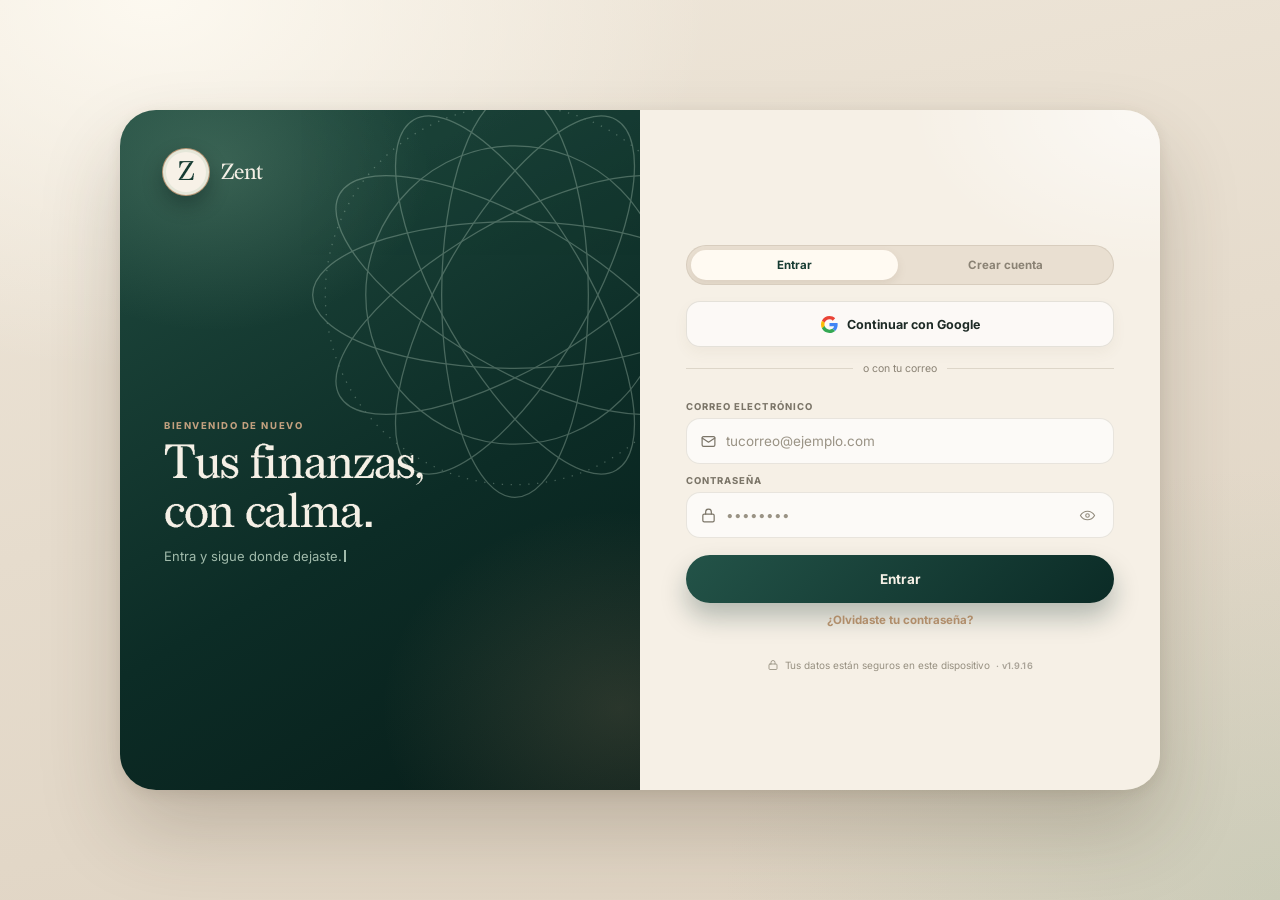
==== login.html @ 0f27eddf "Login: baja mas el formulario con el teclado cerrado (v1.9.16) - El formulario baja un 14% de la alt" ====
<!doctype html>
<html lang="es">
<head>
<meta charset="utf-8">
<meta name="viewport" content="width=device-width, initial-scale=1, maximum-scale=1, user-scalable=no">
<meta name="theme-color" content="#163b32">
<meta name="apple-mobile-web-app-status-bar-style" content="default">
<title>Zent — Iniciar sesión</title>
<link rel="icon" href="icons/zent.svg?v=1.8.1" type="image/svg+xml">
<link rel="preload" href="fonts/inter-normal.woff2" as="font" type="font/woff2" crossorigin>
<link rel="preload" href="fonts/redaction10-regular.woff2" as="font" type="font/woff2" crossorigin>
<link rel="stylesheet" href="fonts.css">
<script>
  var __zentTouchX = null;
  var __zentTouchY = null;
  document.addEventListener('gesturestart', function (event) { event.preventDefault(); }, { passive: false });
  document.addEventListener('gesturechange', function (event) { event.preventDefault(); }, { passive: false });
  document.addEventListener('gestureend', function (event) { event.preventDefault(); }, { passive: false });
  document.addEventListener('touchstart', function (event) {
    if (event.touches && event.touches.length === 1) {
      __zentTouchX = event.touches[0].clientX;
      __zentTouchY = event.touches[0].clientY;
    }
  }, { passive: true });
  document.addEventListener('touchmove', function (event) {
    if (!event.touches) return;
    if (event.touches.length > 1) { event.preventDefault(); return; }
    if (__zentTouchX === null) return;
    var dx = Math.abs(event.touches[0].clientX - __zentTouchX);
    var dy = Math.abs(event.touches[0].clientY - __zentTouchY);
    if (dx > dy && dx > 6) event.preventDefault();
  }, { passive: false });
  document.addEventListener('touchend', function () {
    __zentTouchX = null;
    __zentTouchY = null;
  }, { passive: true });
</script>
<style>
  * { box-sizing: border-box; }
  :root {
    --forest: #163b32;
    --forest-2: #0b2b26;
    --sage: #8eb69b;
    --camel: #b08d6a;
    --cream: #f6f0e6;
    --ink: #1d2a25;
    --muted: #7b7568;
    --line: rgba(122, 110, 88, .2);
    --serif: "Redaction", Georgia, "Times New Roman", serif;
    --sans: "Inter", -apple-system, BlinkMacSystemFont, "Segoe UI", Roboto, Helvetica, Arial, sans-serif;
  }
  html, body {
    margin: 0;
    padding: 0;
    min-height: 100%;
    overscroll-behavior-y: none;
  }
  html {
    background: linear-gradient(180deg, #0c2c26 0%, #0c2c26 50%, #f6f0e6 50%, #f6f0e6 100%);
  }
  body {
    min-height: 100dvh;
    font-family: var(--sans);
    background: var(--cream);
    color: var(--ink);
    -webkit-user-select: none;
    user-select: none;
    -webkit-touch-callout: none;
    touch-action: pan-y;
    overflow-x: hidden;
    overflow-x: clip;
    overscroll-behavior-x: none;
  }
  a { color: inherit; }
  .shell {
    min-height: 100dvh;
    display: flex;
    flex-direction: column;
  }

  /* En iPhone el documento no debe rebotar: si lo hace, Safari descubre
     el lienzo blanco por arriba y por abajo. El desplazamiento vive
     dentro de .shell, cuyo fondo es verde arriba y crema abajo, así que
     el rebote siempre enseña el color correcto. */
  @media (max-width: 899px) {
    html {
      position: fixed;
      inset: 0;
      width: 100%;
      height: 100%;
      overflow: hidden;
      background: var(--cream);
    }
    body {
      position: fixed;
      inset: 0;
      height: 100%;
      min-height: 0;
      overflow: hidden;
      background: var(--cream);
    }
    .shell {
      --top-h: 340px;
      height: 100%;
      min-height: 0;
      overflow-x: hidden;
      overflow-y: auto;
      -webkit-overflow-scrolling: touch;
      overscroll-behavior-y: contain;
      background: linear-gradient(180deg, #0c2c26 0 var(--top-h), var(--cream) var(--top-h));
    }
  }

  /* ---------- Cabecera bosque ---------- */
  .bosque-top {
    position: relative;
    flex: none;
    min-height: 340px;
    overflow: hidden;
    padding-top: max(0px, env(safe-area-inset-top));
    color: #f5f0e6;
    background:
      radial-gradient(340px 260px at 18% 8%, rgba(142, 182, 155, .26), transparent 64%),
      radial-gradient(360px 300px at 96% 88%, rgba(176, 141, 106, .2), transparent 66%),
      linear-gradient(150deg, #214c40, #0c2c26 58%, #071d19);
    transition: min-height .25s ease;
  }
  .rosette {
    position: absolute;
    top: -46px;
    right: -70px;
    width: 340px;
    height: 340px;
    opacity: .28;
    pointer-events: none;
  }
  .rosette ellipse, .rosette circle {
    fill: none;
    stroke: #daf1de;
    stroke-width: 1;
  }
  .brand {
    position: relative;
    z-index: 2;
    display: flex;
    align-items: center;
    gap: 11px;
    width: fit-content;
    margin: 18px 24px 0;
    text-decoration: none;
  }
  .seal {
    display: grid;
    place-items: center;
    width: 48px;
    height: 48px;
    border: 1.5px solid rgba(176, 141, 106, .9);
    border-radius: 50%;
    background: #f7f1e7;
    color: var(--forest);
    font-family: var(--serif);
    font-size: 27px;
    line-height: 1;
    box-shadow: 0 9px 20px rgba(3, 17, 14, .32), inset 0 0 0 3px rgba(142, 182, 155, .18);
  }
  .wordmark {
    font-family: var(--serif);
    font-size: 22px;
    font-weight: 400;
    letter-spacing: -.01em;
  }
  .bosque-copy {
    position: relative;
    z-index: 2;
    padding: 44px 26px 0;
    transition: opacity .2s ease, transform .25s ease;
  }
  .eyebrow {
    min-height: 1.2em;
    margin: 0 0 9px;
    color: #c3a17f;
    font-size: 9.5px;
    font-weight: 750;
    letter-spacing: .16em;
    text-transform: uppercase;
  }
  .bosque-copy h1 {
    min-height: 2.04em;
    max-width: 310px;
    margin: 0;
    font-family: var(--serif);
    font-size: 36px;
    font-weight: 400;
    letter-spacing: -.028em;
    line-height: 1.02;
    white-space: pre-line;
  }
  .top-sub {
    min-height: 1.5em;
    margin: 9px 0 0;
    color: rgba(218, 241, 222, .72);
    font-size: 11.5px;
    line-height: 1.5;
  }
  .type-cursor {
    display: inline-block;
    width: 2px;
    height: .92em;
    margin-left: 2px;
    background: currentColor;
    vertical-align: -.08em;
    animation: cursor-blink .75s steps(1) infinite;
  }
  @keyframes cursor-blink {
    50% { opacity: 0; }
  }

  /* ---------- Hoja del formulario ---------- */
  .bosque-sheet {
    position: relative;
    flex: 1;
    display: flex;
    flex-direction: column;
    padding: 20px 24px calc(24px + env(safe-area-inset-bottom));
    border-radius: 34px 34px 0 0;
    background:
      radial-gradient(420px 260px at 100% 0%, rgba(255, 255, 255, .62), transparent 60%),
      var(--cream);
    box-shadow: 0 -16px 34px rgba(5, 25, 20, .16);
  }
  .auth-tabs {
    position: relative;
    display: flex;
    gap: 4px;
    padding: 4px;
    overflow: hidden;
    border: 1px solid rgba(122, 110, 88, .16);
    border-radius: 999px;
    background: #e9dfd1;
  }
  .auth-tab-pill {
    position: absolute;
    z-index: 0;
    top: 4px;
    bottom: 4px;
    left: 4px;
    width: calc(50% - 6px);
    border-radius: 999px;
    background: #fffaf2;
    box-shadow: 0 4px 10px rgba(122, 102, 72, .12);
    pointer-events: none;
    transition: transform .32s cubic-bezier(.22, .9, .28, 1.12);
  }
  .auth-tabs[data-mode="signup"] .auth-tab-pill {
    transform: translateX(calc(100% + 4px));
  }
  .auth-tab {
    position: relative;
    z-index: 1;
    flex: 1;
    padding: 8px 0;
    border: 0;
    border-radius: 999px;
    background: transparent;
    color: #8a8274;
    font-family: var(--sans);
    font-size: 11.5px;
    font-weight: 700;
    cursor: pointer;
    transition: color .2s ease;
  }
  .auth-tab.active {
    color: var(--forest);
  }
  .auth-tab:focus-visible {
    outline: 2px solid var(--camel);
    outline-offset: -2px;
  }
  .google {
    display: flex;
    align-items: center;
    justify-content: center;
    gap: 9px;
    width: 100%;
    height: 46px;
    margin-top: 16px;
    border: 1px solid rgba(122, 110, 88, .18);
    border-radius: 14px;
    background: rgba(255, 255, 255, .62);
    color: var(--ink);
    font-family: var(--sans);
    font-size: 12.5px;
    font-weight: 700;
    cursor: pointer;
    box-shadow: 0 6px 14px rgba(122, 102, 72, .06);
    transition: background .18s ease, border-color .18s ease, transform .12s ease;
  }
  .google:hover { background: rgba(255, 255, 255, .82); }
  .google:active { transform: scale(.985); }
  .google:disabled { opacity: .6; cursor: not-allowed; }
  .google svg { width: 17px; height: 17px; flex: none; }
  .divider {
    display: flex;
    align-items: center;
    gap: 10px;
    margin: 15px 0;
    color: #8a8274;
    font-size: 10.5px;
    white-space: nowrap;
  }
  .divider::before, .divider::after {
    content: "";
    flex: 1;
    height: 1px;
    background: var(--line);
  }
  .field { display: flex; flex-direction: column; gap: 6px; margin-top: 11px; }
  .field label {
    color: var(--muted);
    font-size: 9.5px;
    font-weight: 750;
    letter-spacing: .11em;
    text-transform: uppercase;
  }
  .input-shell {
    display: flex;
    align-items: center;
    gap: 9px;
    height: 46px;
    padding: 0 13px;
    border: 1px solid rgba(122, 110, 88, .16);
    border-radius: 14px;
    background: rgba(255, 255, 255, .68);
    color: var(--muted);
    transition: border-color .15s ease, box-shadow .15s ease, background .15s ease;
  }
  .input-shell:focus-within {
    border-color: var(--camel);
    background: rgba(255, 255, 255, .86);
    box-shadow: 0 0 0 3px rgba(176, 141, 106, .14);
  }
  .input-shell > svg {
    flex: none;
    width: 17px;
    height: 17px;
    fill: none;
    stroke: currentColor;
    stroke-width: 1.7;
    stroke-linecap: round;
    stroke-linejoin: round;
  }
  .input-shell input {
    flex: 1;
    min-width: 0;
    padding: 0;
    border: 0;
    outline: 0;
    background: transparent;
    color: var(--ink);
    font-family: var(--sans);
    font-size: 13.5px;
    -webkit-user-select: text;
    user-select: text;
  }
  .input-shell input::placeholder { color: #9a9385; }
  .eye {
    flex: none;
    display: grid;
    place-items: center;
    width: 26px;
    height: 26px;
    padding: 0;
    border: 0;
    border-radius: 50%;
    background: transparent;
    color: #928b7d;
    cursor: pointer;
    transition: color .15s ease, background .15s ease;
  }
  .eye:hover { background: rgba(176, 141, 106, .12); color: var(--camel); }
  .eye.on { color: var(--camel); }
  .eye svg {
    width: 17px;
    height: 17px;
    fill: none;
    stroke: currentColor;
    stroke-width: 1.6;
    stroke-linecap: round;
    stroke-linejoin: round;
  }
  .primary {
    width: 100%;
    height: 48px;
    margin-top: 17px;
    border: 0;
    border-radius: 999px;
    background: linear-gradient(135deg, #235348, var(--forest-2));
    color: #f5f0e6;
    font-family: var(--sans);
    font-size: 13.5px;
    font-weight: 700;
    cursor: pointer;
    box-shadow: 0 14px 26px rgba(11, 43, 38, .28);
    transition: filter .15s ease, transform .12s ease;
  }
  .primary:hover { filter: brightness(1.07); }
  .primary:active { transform: scale(.985); }
  .primary:disabled { opacity: .6; cursor: not-allowed; }
  .link {
    display: block;
    width: 100%;
    padding: 10px 0 0;
    border: 0;
    background: none;
    color: var(--camel);
    font-family: var(--sans);
    font-size: 11.5px;
    font-weight: 700;
    text-align: center;
    cursor: pointer;
  }
  .link:hover { text-decoration: underline; }
  .hint {
    margin: 8px 0 0;
    color: #8d8676;
    font-size: 10.5px;
    line-height: 1.5;
    text-align: center;
  }
  .verify-icon {
    display: grid;
    place-items: center;
    width: 46px;
    height: 46px;
    margin: 2px auto 10px;
    border-radius: 50%;
    background: #e8efe7;
    color: var(--forest);
  }
  .verify-icon svg {
    width: 22px;
    height: 22px;
    fill: none;
    stroke: currentColor;
    stroke-width: 1.7;
    stroke-linecap: round;
    stroke-linejoin: round;
  }
  .verify-copy {
    margin: 0 0 14px;
    color: var(--muted);
    font-size: 11.5px;
    line-height: 1.55;
    text-align: center;
  }
  .verify-copy strong {
    display: block;
    margin-top: 3px;
    color: var(--ink);
    font-weight: 650;
    word-break: break-all;
  }
  .code-input {
    display: block;
    width: 100%;
    height: 54px;
    padding: 0 8px;
    border: 1px solid rgba(122, 110, 88, .28);
    border-radius: 14px;
    background: #fffdf8;
    color: var(--ink);
    font-family: var(--sans);
    font-size: 24px;
    font-weight: 750;
    font-variant-numeric: tabular-nums;
    letter-spacing: .42em;
    text-indent: .42em;
    text-align: center;
    outline: none;
    transition: border-color .2s ease, box-shadow .2s ease;
  }
  .code-input::placeholder {
    color: #c9c1b3;
    opacity: .7;
  }
  .code-input:focus {
    border-color: var(--camel);
    box-shadow: 0 0 0 3px rgba(176, 141, 106, .14);
  }
  #changeEmail {
    color: #8d8676;
    font-size: 10.5px;
    font-weight: 600;
  }
  .error {
    display: none;
    margin-top: 14px;
    padding: 10px 12px;
    border: 1px solid rgba(166, 93, 74, .18);
    border-radius: 12px;
    background: rgba(166, 93, 74, .09);
    color: #a65d4a;
    font-size: 12px;
    font-weight: 600;
    line-height: 1.45;
  }
  .error.ok {
    border-color: rgba(79, 127, 99, .18);
    background: rgba(79, 127, 99, .1);
    color: #4f7f63;
  }
  .secure {
    display: flex;
    align-items: center;
    justify-content: center;
    gap: 6px;
    margin: auto 0 0;
    padding-top: 12px;
    color: #979081;
    font-size: 10px;
    text-align: center;
  }
  .secure svg {
    width: 12px;
    height: 12px;
    fill: none;
    stroke: currentColor;
    stroke-width: 1.7;
    stroke-linecap: round;
    stroke-linejoin: round;
  }
  .login-version {
    color: rgba(123, 117, 104, .62);
    font-size: 9px;
    font-weight: 650;
    letter-spacing: .02em;
    white-space: nowrap;
  }
  .toast {
    position: fixed;
    left: 50%;
    bottom: calc(24px + env(safe-area-inset-bottom));
    z-index: 20;
    max-width: min(90vw, 420px);
    padding: 12px 18px;
    border-radius: 999px;
    background: var(--forest);
    color: #daf1de;
    font-size: 13px;
    font-weight: 650;
    text-align: center;
    opacity: 0;
    pointer-events: none;
    transform: translate(-50%, 8px);
    transition: opacity .2s ease, transform .2s ease;
  }
  .toast.on { opacity: 1; transform: translate(-50%, 0); }

  /* ---------- Pantallas cortas ---------- */
  @media (max-height: 700px) and (max-width: 899px) {
    .shell { --top-h: 280px; }
    .bosque-top { min-height: 280px; }
    .bosque-copy { padding-top: 30px; }
    .bosque-copy h1 { font-size: 31px; }
    .bosque-sheet { padding-top: 16px; }
  }

  @media (min-width: 600px) and (max-width: 899px) {
    .bosque-sheet { align-items: center; }
    .bosque-sheet > * { width: 100%; max-width: 460px; }
    .bosque-sheet .secure { margin-top: auto; }
  }

  /* Al escribir en el iPhone, la cabecera se compacta para que los
     campos queden por encima del teclado sin mover la hoja. */
  input { scroll-margin-bottom: 26px; }

  @media (max-width: 899px) {
    body.typing .shell { --top-h: env(safe-area-inset-top); }
    body.typing .bosque-top { min-height: env(safe-area-inset-top); }
    body.typing .brand { display: none; }
    body.typing .bosque-copy {
      position: absolute;
      inset: auto 0 0;
      visibility: hidden;
      opacity: 0;
      transform: translateY(-8px);
      pointer-events: none;
    }
    /* Al escribir, el botón de Google y el separador se ocultan y la
       hoja sube: iOS no necesita centrar el campo al cambiar entre
       correo y contraseña. */
    body.typing .google,
    body.typing .divider {
      display: none;
    }
    /* Si el teclado se cerró pero el campo sigue enfocado (la barra de
       arriba/abajo del teclado sigue visible), bajamos la hoja para que
       el formulario no quede pegado al borde superior. */
    body.typing.keyboard-closed .bosque-sheet {
      padding-top: calc(20px + 14vh);
    }
  }

  /* Compactación instantánea al tocar un campo: iOS decide si debe
     desplazar la página justo al enfocar, así que la cabecera ya tiene
     que estar en su sitio final. */
  body.snap .bosque-top,
  body.snap .bosque-copy {
    transition: none !important;
  }

  /* Solo en pantallas bajas hace falta reservar recorrido para subir el
     campo por encima del teclado. En móviles altos la cabecera compacta
     ya deja los campos visibles y no debe quedar un hueco crema. */
  @media (max-width: 899px) {
    body.typing.short-screen .bosque-sheet {
      padding-bottom: calc(24px + env(safe-area-inset-bottom) + min(160px, var(--keyboard-height, 0px)));
    }
  }

  @media (prefers-reduced-motion: reduce) {
    .auth-tab-pill,
    .auth-tab,
    .bosque-top,
    .bosque-copy {
      transition: none !important;
    }
    .type-cursor { animation: none; }
  }

  /* ---------- Escritorio ---------- */
  @media (min-width: 900px) {
    body {
      display: grid;
      place-items: center;
      padding: 32px;
      background:
        radial-gradient(900px 600px at 12% 0%, rgba(255, 252, 244, .85), transparent 62%),
        radial-gradient(900px 700px at 100% 100%, rgba(142, 182, 155, .24), transparent 62%),
        linear-gradient(168deg, #efe7da 0%, #e6dccd 48%, #ded2c1 100%);
    }
    .shell {
      width: min(1040px, 100%);
      min-height: 680px;
      display: grid;
      grid-template-columns: 1fr 1fr;
      overflow: hidden;
      border-radius: 36px;
      box-shadow: 0 40px 80px rgba(66, 50, 30, .22), 0 4px 14px rgba(66, 50, 30, .1);
    }
    .bosque-top {
      min-height: 100%;
      padding-top: 0;
      display: flex;
      flex-direction: column;
    }
    .brand { margin: 38px 42px 0; }
    .bosque-copy { margin-top: auto; margin-bottom: auto; padding: 0 44px; }
    .bosque-copy h1 { font-size: 48px; max-width: 370px; }
    .top-sub { font-size: 13px; }
    .rosette { top: -30px; right: -90px; width: 430px; height: 430px; }
    .bosque-sheet {
      justify-content: center;
      padding: 46px 46px calc(30px + env(safe-area-inset-bottom));
      border-radius: 0;
      box-shadow: none;
    }
    .bosque-sheet .secure { margin-top: 20px; }
    .toast { bottom: 24px; }
  }
</style>
</head>
<body>
<svg width="0" height="0" style="position:absolute" aria-hidden="true">
  <defs>
    <symbol id="g-google" viewBox="0 0 48 48">
      <path fill="#EA4335" d="M24 9.5c3.54 0 6.71 1.22 9.21 3.6l6.85-6.85C35.9 2.38 30.47 0 24 0 14.62 0 6.51 5.38 2.56 13.22l7.98 6.19C12.43 13.72 17.74 9.5 24 9.5z"/>
      <path fill="#4285F4" d="M46.98 24.55c0-1.57-.15-3.09-.38-4.55H24v9.02h12.94c-.58 2.96-2.26 5.48-4.78 7.18l7.73 6c4.51-4.18 7.09-10.36 7.09-17.65z"/>
      <path fill="#FBBC05" d="M10.53 28.59c-.48-1.45-.76-2.99-.76-4.59s.27-3.14.76-4.59l-7.98-6.19C.92 16.46 0 20.12 0 24c0 3.88.92 7.54 2.56 10.78l7.97-6.19z"/>
      <path fill="#34A853" d="M24 48c6.48 0 11.93-2.13 15.89-5.81l-7.73-6c-2.15 1.45-4.92 2.3-8.16 2.3-6.26 0-11.57-4.22-13.47-9.91l-7.98 6.19C6.51 42.62 14.62 48 24 48z"/>
    </symbol>
    <symbol id="g-mail" viewBox="0 0 24 24"><rect x="3" y="5" width="18" height="14" rx="2"/><path d="m3 7 9 6 9-6"/></symbol>
    <symbol id="g-lock" viewBox="0 0 24 24"><rect x="4" y="10" width="16" height="11" rx="2"/><path d="M8 10V7a4 4 0 0 1 8 0v3"/></symbol>
    <symbol id="g-eye" viewBox="0 0 24 24"><path d="M2 12s3.5-6 10-6 10 6 10 6-3.5 6-10 6S2 12 2 12z"/><circle cx="12" cy="12" r="2.5"/></symbol>
    <symbol id="g-eye-off" viewBox="0 0 24 24"><path d="M3 3l18 18"/><path d="M10.6 6.2A10.8 10.8 0 0 1 12 6c6.5 0 10 6 10 6a17.6 17.6 0 0 1-3.1 3.8"/><path d="M6.2 6.9A17.5 17.5 0 0 0 2 12s3.5 6 10 6a10.6 10.6 0 0 0 4.2-.8"/><path d="M9.9 9.9a3 3 0 0 0 4.2 4.2"/></symbol>
  </defs>
</svg>

<main class="shell">
  <section class="bosque-top">
    <svg class="rosette" viewBox="0 0 340 340" aria-hidden="true">
      <g transform="translate(170 170)">
        <ellipse rx="160" ry="58"/><ellipse rx="160" ry="58" transform="rotate(30)"/>
        <ellipse rx="160" ry="58" transform="rotate(60)"/><ellipse rx="160" ry="58" transform="rotate(90)"/>
        <ellipse rx="160" ry="58" transform="rotate(120)"/><ellipse rx="160" ry="58" transform="rotate(150)"/>
        <circle r="118"/><circle r="150" stroke-dasharray="1 6"/>
      </g>
    </svg>

    <a class="brand" href="index.html" aria-label="Zent">
      <span class="seal" aria-hidden="true">Z</span>
      <span class="wordmark">Zent</span>
    </a>

    <div class="bosque-copy">
      <p class="eyebrow" id="authEyebrow"></p>
      <h1 id="authTitle"></h1>
      <p class="top-sub" id="authSubtitle"></p>
    </div>
  </section>

  <section class="bosque-sheet">
    <div class="auth-tabs" id="authTabs" data-mode="login" role="tablist" aria-label="Acceso a Zent">
      <span class="auth-tab-pill" aria-hidden="true"></span>
      <button class="auth-tab active" id="tabLogin" type="button" role="tab" aria-selected="true" aria-controls="mode-login">Entrar</button>
      <button class="auth-tab" id="tabSignup" type="button" role="tab" aria-selected="false" aria-controls="mode-signup">Crear cuenta</button>
    </div>

    <button class="google" id="btnGoogle" type="button">
      <svg><use href="#g-google"/></svg>
      <span>Continuar con Google</span>
    </button>

    <div class="divider">o con tu correo</div>

    <div id="mode-login" role="tabpanel" aria-labelledby="tabLogin">
      <div id="loginForm">
        <div class="field">
          <label for="loginEmail">Correo electrónico</label>
          <div class="input-shell">
            <svg><use href="#g-mail"/></svg>
            <input id="loginEmail" type="email" placeholder="tucorreo@ejemplo.com" autocomplete="email" inputmode="email">
          </div>
        </div>
        <div class="field">
          <label for="loginPassword">Contraseña</label>
          <div class="input-shell">
            <svg><use href="#g-lock"/></svg>
            <input id="loginPassword" type="password" placeholder="••••••••" autocomplete="current-password">
            <button class="eye" type="button" data-eye="loginPassword" aria-label="Mostrar contraseña">
              <svg><use href="#g-eye"/></svg>
            </button>
          </div>
        </div>
        <button class="primary" id="btnLogin" data-label="Entrar" type="button">Entrar</button>
        <button class="link" id="forgotPassword" type="button">¿Olvidaste tu contraseña?</button>
        <button class="link" id="resendLink" type="button" style="display:none">Reenviar correo de confirmación</button>
      </div>

      <div id="recoveryRequest" style="display:none">
        <div class="verify-icon" aria-hidden="true">
          <svg><use href="#g-lock"/></svg>
        </div>
        <p class="verify-copy">Escribe tu correo y te enviaremos un código para recuperar tu contraseña.</p>
        <div class="field">
          <label for="recoveryEmail">Correo electrónico</label>
          <div class="input-shell">
            <svg><use href="#g-mail"/></svg>
            <input id="recoveryEmail" type="email" placeholder="tucorreo@ejemplo.com" autocomplete="email" inputmode="email">
          </div>
        </div>
        <button class="primary" id="btnSendRecovery" data-label="Enviar código" type="button">Enviar código</button>
        <button class="link" id="backToLogin" type="button">Volver a entrar</button>
      </div>

      <div id="recoveryReset" style="display:none">
        <div class="verify-icon" aria-hidden="true">
          <svg><use href="#g-lock"/></svg>
        </div>
        <p class="verify-copy">
          Escribe el código que enviamos a
          <strong id="recoveryEmailLabel"></strong>
        </p>
        <input class="code-input" id="recoveryCode" type="text" inputmode="numeric" pattern="[0-9]*" maxlength="8" autocomplete="one-time-code" placeholder="00000000" aria-label="Código de recuperación">
        <div class="field">
          <label for="recoveryPassword">Nueva contraseña</label>
          <div class="input-shell">
            <svg><use href="#g-lock"/></svg>
            <input id="recoveryPassword" type="password" placeholder="Mínimo 6 caracteres" autocomplete="new-password">
            <button class="eye" type="button" data-eye="recoveryPassword" aria-label="Mostrar contraseña">
              <svg><use href="#g-eye"/></svg>
            </button>
          </div>
        </div>
        <div class="field">
          <label for="recoveryConfirm">Repite la contraseña</label>
          <div class="input-shell">
            <svg><use href="#g-lock"/></svg>
            <input id="recoveryConfirm" type="password" placeholder="Repite la contraseña" autocomplete="new-password">
            <button class="eye" type="button" data-eye="recoveryConfirm" aria-label="Mostrar contraseña">
              <svg><use href="#g-eye"/></svg>
            </button>
          </div>
        </div>
        <button class="primary" id="btnResetPassword" data-label="Cambiar contraseña" type="button" disabled>Cambiar contraseña</button>
        <button class="link" id="resendRecovery" type="button">Reenviar código</button>
        <button class="link" id="backToLogin2" type="button">Volver a entrar</button>
      </div>
    </div>

    <div id="mode-signup" role="tabpanel" aria-labelledby="tabSignup" style="display:none">
      <div id="signupForm">
        <div class="field">
          <label for="signupEmail">Correo electrónico</label>
          <div class="input-shell">
            <svg><use href="#g-mail"/></svg>
            <input id="signupEmail" type="email" placeholder="tucorreo@ejemplo.com" autocomplete="email" inputmode="email">
          </div>
        </div>
        <div class="field">
          <label for="signupPassword">Contraseña</label>
          <div class="input-shell">
            <svg><use href="#g-lock"/></svg>
            <input id="signupPassword" type="password" placeholder="Mínimo 6 caracteres" autocomplete="new-password">
            <button class="eye" type="button" data-eye="signupPassword" aria-label="Mostrar contraseña">
              <svg><use href="#g-eye"/></svg>
            </button>
          </div>
        </div>
        <button class="primary" id="btnSignup" data-label="Crear cuenta" type="button">Crear cuenta</button>
        <p class="hint">Te enviaremos un código de confirmación al correo.</p>
      </div>

      <div id="signupVerify" style="display:none">
        <div class="verify-icon" aria-hidden="true">
          <svg><use href="#g-mail"/></svg>
        </div>
        <p class="verify-copy">
          Escribe el código que enviamos a
          <strong id="verifyEmail"></strong>
        </p>
        <input class="code-input" id="verifyCode" type="text" inputmode="numeric" pattern="[0-9]*" maxlength="8" autocomplete="one-time-code" placeholder="00000000" aria-label="Código de confirmación">
        <button class="primary" id="btnVerify" data-label="Confirmar cuenta" type="button" disabled>Confirmar cuenta</button>
        <button class="link" id="resendCode" type="button">Reenviar código</button>
        <button class="link" id="changeEmail" type="button">Usar otro correo</button>
      </div>
    </div>

    <div id="error" class="error" role="alert" aria-live="assertive"></div>

    <p class="secure">
      <svg><use href="#g-lock"/></svg>
      Tus datos están seguros en este dispositivo
      <span class="login-version" id="loginVersion">· v1.9.16</span>
    </p>
  </section>
</main>

<div id="toast" class="toast" role="status" aria-live="polite"></div>

<!-- La librería se carga al final para que la hoja de inicio de
     sesión aparezca de inmediato. -->
<script src="vendor/supabase-js.js"></script>
<script src="supabase-config.js"></script>
<script src="sync.js"></script>
<script>
(function () {
  'use strict';

  const btnLogin = document.getElementById('btnLogin');
  const btnSignup = document.getElementById('btnSignup');
  const tabLogin = document.getElementById('tabLogin');
  const tabSignup = document.getElementById('tabSignup');
  const authTabs = document.getElementById('authTabs');
  const modeLogin = document.getElementById('mode-login');
  const modeSignup = document.getElementById('mode-signup');
  const authEyebrow = document.getElementById('authEyebrow');
  const authTitle = document.getElementById('authTitle');
  const authSubtitle = document.getElementById('authSubtitle');
  const errorBox = document.getElementById('error');
  const toastEl = document.getElementById('toast');
  const resendLink = document.getElementById('resendLink');
  const btnGoogle = document.getElementById('btnGoogle');
  const signupForm = document.getElementById('signupForm');
  const signupVerify = document.getElementById('signupVerify');
  const verifyEmail = document.getElementById('verifyEmail');
  const verifyCode = document.getElementById('verifyCode');
  const btnVerify = document.getElementById('btnVerify');
  const resendCode = document.getElementById('resendCode');
  const changeEmail = document.getElementById('changeEmail');
  const loginForm = document.getElementById('loginForm');
  const forgotPassword = document.getElementById('forgotPassword');
  const recoveryRequest = document.getElementById('recoveryRequest');
  const recoveryReset = document.getElementById('recoveryReset');
  const recoveryEmail = document.getElementById('recoveryEmail');
  const recoveryEmailLabel = document.getElementById('recoveryEmailLabel');
  const recoveryCode = document.getElementById('recoveryCode');
  const recoveryPassword = document.getElementById('recoveryPassword');
  const recoveryConfirm = document.getElementById('recoveryConfirm');
  const btnSendRecovery = document.getElementById('btnSendRecovery');
  const btnResetPassword = document.getElementById('btnResetPassword');
  const resendRecovery = document.getElementById('resendRecovery');
  const backToLogin = document.getElementById('backToLogin');
  const backToLogin2 = document.getElementById('backToLogin2');
  let pendingEmail = '';
  let verifying = false;
  let recoveryEmailValue = '';
  let recoveryStep = '';

  function redirectTo() {
    return new URL('login.html', location.href).href;
  }

  function showResend(show) {
    resendLink.style.display = show ? 'block' : 'none';
  }

  function showToast(msg) {
    toastEl.textContent = msg;
    toastEl.classList.add('on');
    setTimeout(() => toastEl.classList.remove('on'), 2600);
  }

  function showError(msg, ok) {
    errorBox.textContent = msg;
    errorBox.style.display = msg ? 'block' : 'none';
    errorBox.classList.toggle('ok', Boolean(ok));
  }

  const COPY = {
    login: {
      eyebrow: 'Bienvenido de nuevo',
      title: 'Tus finanzas,\ncon calma.',
      sub: 'Entra y sigue donde dejaste.'
    },
    signup: {
      eyebrow: 'Tu primer paso',
      title: 'Empieza con\ncalma.',
      sub: 'Crea tu cuenta y ordena tu dinero.'
    },
    verify: {
      eyebrow: 'Un último paso',
      title: 'Revisa tu\ncorreo.',
      sub: 'Escribe el código que te enviamos al correo.'
    },
    recovery: {
      eyebrow: 'Recupera tu cuenta',
      title: 'Vuelve a\ntu calma.',
      sub: 'Te enviaremos un código para cambiar tu contraseña.'
    },
    reset: {
      eyebrow: 'Casi listo',
      title: 'Elige una nueva\ncontraseña.',
      sub: 'Escribe el código y tu nueva contraseña.'
    }
  };

  let modeActual = 'login';
  let typeToken = 0;
  const reduceMotion = window.matchMedia && window.matchMedia('(prefers-reduced-motion: reduce)').matches;

  function clearTypeCursors() {
    document.querySelectorAll('.type-cursor').forEach((cursor) => cursor.remove());
  }

  function typeInto(element, text, token, speed) {
    return new Promise((resolve) => {
      if (token !== typeToken) { resolve(); return; }
      element.textContent = '';
      const cursor = document.createElement('span');
      cursor.className = 'type-cursor';
      cursor.setAttribute('aria-hidden', 'true');
      element.appendChild(cursor);

      let index = 0;
      const step = () => {
        if (token !== typeToken) {
          cursor.remove();
          resolve();
          return;
        }
        if (index >= text.length) {
          cursor.remove();
          resolve();
          return;
        }
        const char = text.charAt(index);
        index += 1;
        cursor.insertAdjacentText('beforebegin', char);
        let delay = speed;
        if (char === '\n') delay += 90;
        else if (char === ' ' || char === ',' || char === '.') delay += 18;
        setTimeout(step, delay);
      };
      step();
    });
  }

  async function typeCopy(mode) {
    const token = typeToken + 1;
    typeToken = token;
    clearTypeCursors();
    const data = COPY[mode];

    if (reduceMotion) {
      authEyebrow.textContent = data.eyebrow;
      authTitle.textContent = data.title;
      authSubtitle.textContent = data.sub;
      return;
    }

    authEyebrow.textContent = '';
    authTitle.textContent = '';
    authSubtitle.textContent = '';

    await typeInto(authEyebrow, data.eyebrow, token, 12);
    if (token !== typeToken) return;
    await typeInto(authTitle, data.title, token, 15);
    if (token !== typeToken) return;
    await typeInto(authSubtitle, data.sub, token, 9);
  }

  function resetSignupForm() {
    pendingEmail = '';
    verifying = false;
    signupForm.style.display = 'block';
    signupVerify.style.display = 'none';
    verifyCode.value = '';
    btnVerify.disabled = true;
    btnVerify.textContent = btnVerify.dataset.label;
    showError('');
    showResend(false);
  }

  function enterVerify(email) {
    if (modeActual !== 'signup') setMode('signup');
    pendingEmail = email;
    verifying = true;
    signupForm.style.display = 'none';
    signupVerify.style.display = 'block';
    verifyEmail.textContent = email;
    verifyCode.value = '';
    btnVerify.disabled = true;
    btnVerify.textContent = btnVerify.dataset.label;
    const signupEmail = document.getElementById('signupEmail');
    if (signupEmail) signupEmail.value = email;
    showError('');
    showResend(false);
    typeCopy('verify');
    setTimeout(() => {
      try { verifyCode.focus({ preventScroll: true }); } catch (error) { /* ignorar */ }
    }, 180);
  }

  function resetRecovery() {
    recoveryEmailValue = '';
    recoveryStep = '';
    loginForm.style.display = 'block';
    recoveryRequest.style.display = 'none';
    recoveryReset.style.display = 'none';
    recoveryCode.value = '';
    recoveryPassword.value = '';
    recoveryConfirm.value = '';
    btnSendRecovery.disabled = false;
    btnSendRecovery.textContent = btnSendRecovery.dataset.label;
    btnResetPassword.disabled = true;
    btnResetPassword.textContent = btnResetPassword.dataset.label;
    showError('');
    showResend(false);
  }

  function showLoginForm() {
    resetRecovery();
    typeCopy('login');
    const email = document.getElementById('loginEmail');
    if (email) {
      try { email.focus({ preventScroll: true }); } catch (error) { /* ignorar */ }
    }
  }

  function showRecoveryRequest() {
    resetRecovery();
    recoveryStep = 'request';
    loginForm.style.display = 'none';
    recoveryRequest.style.display = 'block';
    const email = document.getElementById('loginEmail').value.trim();
    if (email) recoveryEmail.value = email;
    typeCopy('recovery');
    setTimeout(() => {
      try { recoveryEmail.focus({ preventScroll: true }); } catch (error) { /* ignorar */ }
    }, 160);
  }

  function showRecoveryReset(email) {
    recoveryEmailValue = email;
    recoveryStep = 'reset';
    loginForm.style.display = 'none';
    recoveryRequest.style.display = 'none';
    recoveryReset.style.display = 'block';
    recoveryEmailLabel.textContent = email;
    recoveryCode.value = '';
    recoveryPassword.value = '';
    recoveryConfirm.value = '';
    btnResetPassword.disabled = true;
    btnResetPassword.textContent = btnResetPassword.dataset.label;
    showError('');
    typeCopy('reset');
    setTimeout(() => {
      try { recoveryCode.focus({ preventScroll: true }); } catch (error) { /* ignorar */ }
    }, 180);
  }

  function updateResetButton() {
    const token = recoveryCode.value.replace(/\D/g, '');
    btnResetPassword.disabled = token.length < 6 || recoveryPassword.value.length < 6 || recoveryConfirm.value.length < 6;
  }

  function setMode(mode) {
    const next = mode === 'signup' ? 'signup' : 'login';
    if (next === modeActual) return;
    modeActual = next;
    const signup = next === 'signup';

    modeLogin.style.display = signup ? 'none' : 'block';
    modeSignup.style.display = signup ? 'block' : 'none';
    tabLogin.classList.toggle('active', !signup);
    tabSignup.classList.toggle('active', signup);
    tabLogin.setAttribute('aria-selected', signup ? 'false' : 'true');
    tabSignup.setAttribute('aria-selected', signup ? 'true' : 'false');
    authTabs.dataset.mode = signup ? 'signup' : 'login';

    resetSignupForm();
    resetRecovery();
    typeCopy(next);
  }

  tabLogin.addEventListener('click', () => {
    if (modeActual !== 'login') {
      setMode('login');
      return;
    }
    if (recoveryStep) showLoginForm();
  });
  tabSignup.addEventListener('click', () => {
    if (modeActual !== 'signup') {
      setMode('signup');
      return;
    }
    if (!verifying) return;
    resetSignupForm();
    typeCopy('signup');
  });

  /* En iPhone el teclado flota sobre la página: al enfocar un campo,
     se compacta la cabecera y se coloca el campo con el mínimo
     desplazamiento necesario para que quede por encima del teclado. */
  const vv = window.visualViewport;
  let baseViewportHeight = vv ? vv.height : Math.max(window.innerHeight, document.documentElement.clientHeight);
  let keyboardTimer = null;
  let keyboardCloseTimer = null;
  let keyboardWasOpen = false;
  // La reserva extra de scroll solo tiene sentido en pantallas bajas;
  // se decide con la altura real del dispositivo, no con la que deja el
  // teclado abierto.
  document.body.classList.toggle('short-screen', baseViewportHeight <= 700);

  function compactHeaderNow() {
    // Compacta la cabecera antes de que iOS decida si debe desplazar la
    // página al enfocar. Sin animación, para que el campo ya esté arriba.
    document.body.classList.add('typing', 'snap');
    void document.body.offsetHeight;
    requestAnimationFrame(() => {
      requestAnimationFrame(() => document.body.classList.remove('snap'));
    });
  }

  function preScrollFocusedInput(input) {
    const shell = document.querySelector('.shell');
    if (!shell) return;
    const rect = input.getBoundingClientRect();
    const full = baseViewportHeight || Math.round(window.innerHeight) || 0;
    let keyboard = vv ? Math.max(0, baseViewportHeight - vv.height) : 0;
    if (keyboard < 90) keyboard = Math.min(380, Math.round(full * 0.44));
    const bottomLimit = full - keyboard - 16;
    if (rect.bottom <= bottomLimit) return;
    const target = shell.scrollTop + (rect.bottom - bottomLimit);
    const maxScroll = Math.max(0, shell.scrollHeight - shell.clientHeight);
    shell.scrollTop = Math.max(0, Math.min(target, maxScroll));
  }

  function resetDocumentScroll() {
    // iOS puede desplazar el documento al abrir el teclado aunque el
    // body esté fijo; si ocurre, lo devolvemos a cero.
    if (window.scrollY || document.documentElement.scrollTop) {
      window.scrollTo(0, 0);
      document.documentElement.scrollTop = 0;
    }
  }

  function scrollFocusedInput() {
    resetDocumentScroll();
    const input = document.activeElement;
    if (!input || !input.matches || !input.matches('input')) return;
    const shell = document.querySelector('.shell');
    if (!shell) return;

    const rect = input.getBoundingClientRect();
    const viewTop = vv ? vv.offsetTop : 0;
    const viewBottom = vv ? vv.offsetTop + vv.height : (window.innerHeight || document.documentElement.clientHeight);
    const maxBottom = viewBottom - 20;
    // Posición del campo dentro del contenido desplazable.
    const contentTop = rect.top + shell.scrollTop;
    const contentBottom = rect.bottom + shell.scrollTop;

    // Si el campo ya se ve, no tocamos el scroll. Al pasar de correo a
    // contraseña el teclado ya está abierto y cualquier ajuste se nota
    // como un rebote.
    if (rect.top >= viewTop + 12 && rect.bottom <= maxBottom) return;

    let target = shell.scrollTop;
    if (contentBottom > maxBottom) target = contentBottom - maxBottom;
    else if (contentTop < viewTop + 12) target = contentTop - (viewTop + 12);

    const maxScroll = Math.max(0, shell.scrollHeight - shell.clientHeight);
    target = Math.max(0, Math.min(target, maxScroll));
    if (Math.abs(shell.scrollTop - target) < 2) return;
    shell.scrollTo({ top: target, behavior: 'auto' });
  }

  function updateKeyboardLayout() {
    if (!vv) return;
    const keyboard = Math.max(0, baseViewportHeight - vv.height);
    document.documentElement.style.setProperty('--keyboard-height', Math.round(keyboard) + 'px');
    const open = keyboard > 90;
    // Mientras haya un campo enfocado, la cabecera no debe expandirse
    // durante las alturas intermedias del teclado: eso causaba el rebote.
    const inputFocused = document.activeElement &&
      document.activeElement.matches && document.activeElement.matches('input');
    if (open) {
      clearTimeout(keyboardCloseTimer);
      keyboardCloseTimer = null;
      document.body.classList.remove('keyboard-closed');
    } else if (keyboardWasOpen) {
      // Esperamos a que el cierre sea real. Si el campo sigue enfocado,
      // añadimos keyboard-closed para bajar la hoja; si no, restauramos
      // el formulario normal.
      clearTimeout(keyboardCloseTimer);
      keyboardCloseTimer = setTimeout(() => {
        if (vv && vv.height < baseViewportHeight - 80) return;
        const active = document.activeElement;
        const stillFocused = active && active.matches && active.matches('input');
        if (stillFocused) {
          document.body.classList.add('keyboard-closed');
          return;
        }
        document.body.classList.remove('typing');
        document.body.classList.remove('keyboard-closed');
        const shell = document.querySelector('.shell');
        if (shell) shell.scrollTo({ top: 0, behavior: 'auto' });
        resetDocumentScroll();
      }, 600);
    }
    keyboardWasOpen = open;
    document.body.classList.toggle('typing', open || Boolean(inputFocused));
    if (open) {
      clearTimeout(keyboardTimer);
      keyboardTimer = setTimeout(scrollFocusedInput, 280);
    }
  }

  if (vv) {
    vv.addEventListener('resize', updateKeyboardLayout);
    vv.addEventListener('scroll', updateKeyboardLayout);
    window.addEventListener('orientationchange', () => {
      setTimeout(() => {
        if (!document.body.classList.contains('typing')) {
          baseViewportHeight = vv.height;
          document.body.classList.toggle('short-screen', baseViewportHeight <= 700);
        }
      }, 350);
    });
  }

  const touchDevice = (window.matchMedia && window.matchMedia('(pointer: coarse)').matches) || navigator.maxTouchPoints > 0;
  if (touchDevice && window.matchMedia && window.matchMedia('(max-width: 899px)').matches) {
    document.querySelectorAll('input').forEach((input) => {
      // La cabecera se compacta cuando el campo ya tiene el foco, no al
      // tocarlo: si se mueve antes, iOS a veces pierde el toque y no abre
      // el teclado.
      input.addEventListener('focus', () => {
        document.body.classList.remove('keyboard-closed');
        if (!document.body.classList.contains('typing')) compactHeaderNow();
        preScrollFocusedInput(input);
        clearTimeout(keyboardTimer);
        keyboardTimer = setTimeout(scrollFocusedInput, 320);
      });
      input.addEventListener('blur', () => {
        setTimeout(() => {
          const active = document.activeElement;
          if (active && active.matches && active.matches('input')) return;
          if (!vv || vv.height >= baseViewportHeight - 80) {
            document.body.classList.remove('typing');
            document.body.classList.remove('keyboard-closed');
            document.documentElement.style.setProperty('--keyboard-height', '0px');
            const shell = document.querySelector('.shell');
            if (shell) shell.scrollTo({ top: 0, behavior: 'auto' });
            resetDocumentScroll();
          }
        }, 300);
      });
    });
  }

  function togglePasswordVisibility(button) {
    const input = document.getElementById(button.dataset.eye);
    if (!input) return;

    // Guardamos el foco y la posición del cursor para devolverlos después
    // de cambiar el tipo del campo.
    const wasFocused = document.activeElement === input;
    const start = input.selectionStart;
    const end = input.selectionEnd;
    const visible = input.type === 'password';

    input.type = visible ? 'text' : 'password';
    button.classList.toggle('on', visible);
    button.setAttribute('aria-label', visible ? 'Ocultar contraseña' : 'Mostrar contraseña');
    const use = button.querySelector('use');
    if (use) {
      const icon = visible ? '#g-eye-off' : '#g-eye';
      use.setAttribute('href', icon);
      use.setAttributeNS('http://www.w3.org/1999/xlink', 'xlink:href', icon);
    }

    if (wasFocused) {
      try {
        input.focus({ preventScroll: true });
        if (start !== null && end !== null && input.setSelectionRange) {
          input.setSelectionRange(start, end);
        }
      } catch (error) { /* ignorar */ }
    }
  }

  document.querySelectorAll('[data-eye]').forEach((button) => {
    // En iOS, tocar un botón dentro del campo hace que el campo pierda el
    // foco y el teclado se cierre. Al evitar el comportamiento por
    // defecto del pointerdown/mousedown, el foco se queda en la contraseña.
    const keepFocus = (event) => { event.preventDefault(); };
    button.addEventListener('pointerdown', (event) => {
      keepFocus(event);
      button.dataset.eyeHandled = '1';
      togglePasswordVisibility(button);
      setTimeout(() => { delete button.dataset.eyeHandled; }, 500);
    });
    button.addEventListener('mousedown', keepFocus);
    button.addEventListener('click', (event) => {
      if (button.dataset.eyeHandled) {
        event.preventDefault();
        return;
      }
      togglePasswordVisibility(button);
    });
  });

  // La página de acceso también registra el service worker: así queda
  // disponible sin conexión y las próximas aperturas son instantáneas.
  if ('serviceWorker' in navigator) {
    // Si entra una versión nueva del service worker, recargamos una sola
    // vez para que el login use el HTML nuevo y no se quede con el viejo.
    // En la primera visita no hace falta: la página ya viene de la red.
    const hadController = !!navigator.serviceWorker.controller;
    let refreshing = false;
    navigator.serviceWorker.addEventListener('controllerchange', () => {
      if (!hadController || refreshing) return;
      refreshing = true;
      window.location.reload();
    });
    const isLocal = location.hostname === 'localhost' || location.hostname === '127.0.0.1';
    if (location.protocol === 'https:' || isLocal) {
      navigator.serviceWorker.register('sw.js', { updateViaCache: 'none' })
        .then((registration) => registration.update().catch(() => {}))
        .catch((error) => console.warn('Zent: no se pudo registrar el service worker.', error));
    }
  }

  function setLoading(el, loading) {
    el.disabled = loading;
    el.textContent = loading ? 'Procesando…' : el.dataset.label;
  }

  function translateError(err) {
    const msg = (err && err.message ? err.message : String(err || '')).toLowerCase();

    if (msg.includes('invalid login credentials')) return 'Correo o contraseña incorrectos.';
    if (msg.includes('email not confirmed')) return 'Debes confirmar tu correo antes de iniciar sesión. Revisa tu bandeja de entrada (y spam).';
    if (msg.includes('token has expired') || msg.includes('invalid token') || msg.includes('invalid otp') || msg.includes('otp_expired')) return 'El código no es válido o ya expiró. Pide uno nuevo.';
    if (msg.includes('user already registered')) return 'Ya existe una cuenta con ese correo. Inicia sesión.';
    if (msg.includes('password should be at least')) return 'La contraseña debe tener al menos 6 caracteres.';
    if (msg.includes('new password should be different') || msg.includes('same as the old')) return 'La nueva contraseña debe ser diferente a la anterior.';
    if (msg.includes('user not found')) return 'No encontramos una cuenta con ese correo.';
    if (msg.includes('email link is invalid')) return 'El código no es válido o ya expiró. Pide uno nuevo.';
    if (msg.includes('unable to validate email') || msg.includes('invalid email')) return 'El correo no es válido.';
    if (msg.includes('security purposes') || msg.includes('only request this after')) return 'Espera unos segundos antes de pedir otro código.';
    if (msg.includes('rate limit') || msg.includes('too many requests')) return 'Demasiados intentos. Espera unos minutos e inténtalo de nuevo.';
    if (msg.includes('signups not allowed')) return 'El registro está deshabilitado en Supabase.';
    if (msg.includes('provider is not enabled') || msg.includes('unsupported provider')) return 'El inicio de sesión con Google no está habilitado en Supabase.';
    if (msg.includes('access_denied') || msg.includes('canceled') || msg.includes('cancelled')) return 'Cancelaste el inicio de sesión con Google.';
    if (msg.includes('failed to fetch') || msg.includes('networkerror')) return 'No hay conexión con el servidor. Revisa tu internet e inténtalo de nuevo.';
    if (msg.includes('email address') && msg.includes('invalid')) return 'El correo no es válido.';
    return (err && err.message) ? err.message : 'Ocurrió un error inesperado.';
  }

  function client() {
    if (typeof supabaseClient === 'undefined' || !supabaseClient) {
      showError('No se pudo conectar con Supabase. Revisa tu conexión y recarga la página.');
      return null;
    }
    return supabaseClient;
  }

  btnGoogle.addEventListener('click', async () => {
    const sb = client();
    if (!sb) return;

    showError('');
    showResend(false);
    btnGoogle.disabled = true;
    try {
      const { error } = await sb.auth.signInWithOAuth({
        provider: 'google',
        options: { redirectTo: redirectTo() }
      });
      if (error) {
        showError(translateError(error));
        btnGoogle.disabled = false;
      }
    } catch (err) {
      showError(translateError(err));
      btnGoogle.disabled = false;
    }
  });

  async function handleLogin() {
    const email = document.getElementById('loginEmail').value.trim();
    const password = document.getElementById('loginPassword').value;
    if (!email || !password) { showError('Completa correo y contraseña.'); return; }

    const sb = client();
    if (!sb) return;

    showError('');
    showResend(false);
    setLoading(btnLogin, true);
    try {
      const { error } = await sb.auth.signInWithPassword({ email, password });
      if (error) {
        const message = translateError(error);
        if (/confirmar tu correo/i.test(message)) {
          enterVerify(email);
          return;
        }
        showError(message);
        return;
      }
      showToast('Sesión iniciada.');
      setTimeout(() => { location.href = 'index.html'; }, 500);
    } catch (err) {
      showError(translateError(err));
    } finally {
      setLoading(btnLogin, false);
    }
  }

  async function handleSignup() {
    const email = document.getElementById('signupEmail').value.trim();
    const password = document.getElementById('signupPassword').value;
    if (!email || !password) { showError('Completa correo y contraseña.'); return; }
    if (password.length < 6) { showError('La contraseña debe tener al menos 6 caracteres.'); return; }

    const sb = client();
    if (!sb) return;

    showError('');
    setLoading(btnSignup, true);
    try {
      const { data, error } = await sb.auth.signUp({
        email,
        password,
        options: { emailRedirectTo: redirectTo() }
      });
      if (error) { showError(translateError(error)); return; }

      if (data && data.session) {
        showToast('Cuenta creada. Entrando…');
        setTimeout(() => { location.href = 'index.html'; }, 700);
        return;
      }

      if (!data || !data.user) {
        showError('No se pudo crear la cuenta. Inténtalo de nuevo.');
        return;
      }

      // Supabase devuelve un usuario "falso" sin identidades cuando el
      // correo ya está registrado, para no revelar qué cuentas existen.
      if (Array.isArray(data.user.identities) && data.user.identities.length === 0) {
        showError('Ya existe una cuenta con ese correo. Inicia sesión.');
        return;
      }

      document.getElementById('signupPassword').value = '';
      enterVerify(email);
    } catch (err) {
      showError(translateError(err));
    } finally {
      setLoading(btnSignup, false);
    }
  }

  async function handleVerify() {
    const token = verifyCode.value.replace(/\D/g, '').slice(0, 8);
    if (token.length < 6) {
      showError('Escribe el código completo que te llegó al correo.');
      verifyCode.focus();
      return;
    }
    if (!pendingEmail) {
      showError('Vuelve a crear la cuenta o inicia sesión.');
      return;
    }
    const sb = client();
    if (!sb) return;

    showError('');
    setLoading(btnVerify, true);
    try {
      const { data, error } = await sb.auth.verifyOtp({
        email: pendingEmail,
        token,
        type: 'signup'
      });
      if (error) {
        showError(translateError(error));
        return;
      }
      if (data && data.session) {
        showToast('Cuenta confirmada. Entrando…');
        setTimeout(() => { location.href = 'index.html'; }, 650);
        return;
      }
      showError('No se pudo confirmar la cuenta. Pide un código nuevo.');
    } catch (err) {
      showError(translateError(err));
    } finally {
      setLoading(btnVerify, false);
      btnVerify.disabled = verifyCode.value.replace(/\D/g, '').length < 6;
    }
  }

  async function handleSendRecovery() {
    const email = recoveryEmail.value.trim();
    if (!email) {
      showError('Escribe tu correo.');
      recoveryEmail.focus();
      return;
    }
    const sb = client();
    if (!sb) return;

    showError('');
    setLoading(btnSendRecovery, true);
    try {
      const { error } = await sb.auth.resetPasswordForEmail(email, { redirectTo: redirectTo() });
      if (error) { showError(translateError(error)); return; }
      showRecoveryReset(email);
      showToast('Código enviado. Revisa tu correo.');
    } catch (err) {
      showError(translateError(err));
    } finally {
      setLoading(btnSendRecovery, false);
    }
  }

  async function handleResetPassword() {
    const token = recoveryCode.value.replace(/\D/g, '').slice(0, 8);
    const password = recoveryPassword.value;
    const confirm = recoveryConfirm.value;

    if (token.length < 6) {
      showError('Escribe el código completo que te llegó al correo.');
      recoveryCode.focus();
      return;
    }
    if (password.length < 6) {
      showError('La contraseña debe tener al menos 6 caracteres.');
      recoveryPassword.focus();
      return;
    }
    if (password !== confirm) {
      showError('Las contraseñas no coinciden.');
      recoveryConfirm.focus();
      return;
    }
    if (!recoveryEmailValue) {
      showError('Vuelve a solicitar el código.');
      return;
    }

    const sb = client();
    if (!sb) return;

    showError('');
    setLoading(btnResetPassword, true);
    try {
      const { error: verifyError } = await sb.auth.verifyOtp({
        email: recoveryEmailValue,
        token,
        type: 'recovery'
      });
      if (verifyError) { showError(translateError(verifyError)); return; }

      const { error: updateError } = await sb.auth.updateUser({ password });
      if (updateError) { showError(translateError(updateError)); return; }

      showToast('Contraseña actualizada. Entrando…');
      setTimeout(() => { location.href = 'index.html'; }, 700);
    } catch (err) {
      showError(translateError(err));
    } finally {
      setLoading(btnResetPassword, false);
      updateResetButton();
    }
  }

  async function handleResendRecovery() {
    if (!recoveryEmailValue) {
      showRecoveryRequest();
      return;
    }
    const sb = client();
    if (!sb) return;

    showError('');
    resendRecovery.disabled = true;
    resendRecovery.textContent = 'Enviando…';
    try {
      const { error } = await sb.auth.resetPasswordForEmail(recoveryEmailValue, { redirectTo: redirectTo() });
      if (error) { showError(translateError(error)); return; }
      showToast('Código reenviado. Revisa tu correo.');
      recoveryCode.value = '';
      updateResetButton();
      recoveryCode.focus();
    } catch (err) {
      showError(translateError(err));
    } finally {
      resendRecovery.disabled = false;
      resendRecovery.textContent = 'Reenviar código';
    }
  }

  recoveryCode.addEventListener('input', () => {
    const digits = recoveryCode.value.replace(/\D/g, '').slice(0, 8);
    if (recoveryCode.value !== digits) recoveryCode.value = digits;
    updateResetButton();
  });
  recoveryCode.addEventListener('keydown', (e) => {
    if (e.key === 'Enter') {
      recoveryPassword.focus();
    }
  });
  recoveryPassword.addEventListener('input', updateResetButton);
  recoveryConfirm.addEventListener('input', updateResetButton);
  recoveryEmail.addEventListener('keydown', (e) => {
    if (e.key === 'Enter') handleSendRecovery();
  });
  recoveryConfirm.addEventListener('keydown', (e) => {
    if (e.key === 'Enter') handleResetPassword();
  });

  verifyCode.addEventListener('input', () => {
    const digits = verifyCode.value.replace(/\D/g, '').slice(0, 8);
    if (verifyCode.value !== digits) verifyCode.value = digits;
    btnVerify.disabled = digits.length < 6;
  });
  verifyCode.addEventListener('keydown', (e) => {
    if (e.key === 'Enter') handleVerify();
  });

  resendCode.addEventListener('click', async () => {
    if (!pendingEmail) {
      showError('Vuelve a crear la cuenta o inicia sesión.');
      return;
    }
    const sb = client();
    if (!sb) return;

    showError('');
    resendCode.disabled = true;
    resendCode.textContent = 'Enviando…';
    try {
      const { error } = await sb.auth.resend({
        type: 'signup',
        email: pendingEmail,
        options: { emailRedirectTo: redirectTo() }
      });
      if (error) { showError(translateError(error)); return; }
      showToast('Código reenviado. Revisa tu correo.');
      verifyCode.value = '';
      btnVerify.disabled = true;
      verifyCode.focus();
    } catch (err) {
      showError(translateError(err));
    } finally {
      resendCode.disabled = false;
      resendCode.textContent = 'Reenviar código';
    }
  });

  changeEmail.addEventListener('click', () => {
    resetSignupForm();
    typeCopy('signup');
    const input = document.getElementById('signupEmail');
    if (input) {
      input.focus();
      input.select();
    }
  });

  btnLogin.addEventListener('click', handleLogin);
  btnSignup.addEventListener('click', handleSignup);
  btnVerify.addEventListener('click', handleVerify);
  forgotPassword.addEventListener('click', showRecoveryRequest);
  btnSendRecovery.addEventListener('click', handleSendRecovery);
  btnResetPassword.addEventListener('click', handleResetPassword);
  resendRecovery.addEventListener('click', handleResendRecovery);
  backToLogin.addEventListener('click', showLoginForm);
  backToLogin2.addEventListener('click', showLoginForm);

  document.getElementById('loginPassword').addEventListener('keydown', (e) => {
    if (e.key === 'Enter') handleLogin();
  });
  document.getElementById('signupPassword').addEventListener('keydown', (e) => {
    if (e.key === 'Enter') handleSignup();
  });

  resendLink.addEventListener('click', async () => {
    const email = document.getElementById('loginEmail').value.trim();
    if (!email) {
      showError('Escribe tu correo en el campo de arriba para reenviar la confirmación.');
      return;
    }
    const sb = client();
    if (!sb) return;

    showError('');
    resendLink.disabled = true;
    try {
      const { error } = await sb.auth.resend({
        type: 'signup',
        email,
        options: { emailRedirectTo: redirectTo() }
      });
      if (error) { showError(translateError(error)); return; }
      showToast('Correo reenviado. Revisa tu bandeja y spam.');
    } catch (err) {
      showError(translateError(err));
    } finally {
      resendLink.disabled = false;
    }
  });

  // Mensaje si se acaba de eliminar la cuenta desde Ajustes.
  try {
    if (sessionStorage.getItem('zent.accountDeleted') === '1') {
      sessionStorage.removeItem('zent.accountDeleted');
      showError('Tu cuenta se eliminó correctamente.', true);
    }
  } catch (error) { /* sin acceso a sessionStorage */ }

  // Escribe la cabecera inicial y vuelve a escribirla al cambiar de modo.
  typeCopy('login');

  // Si ya hay una sesión activa, ir directo a la app.
  (async () => {
    // Errores que Supabase devuelve al volver del enlace de confirmación.
    if (location.hash) {
      const params = new URLSearchParams(location.hash.replace(/^#/, ''));
      const message = params.get('error_description') || params.get('error');
      if (message) {
        showError(decodeURIComponent(message.replace(/\+/g, ' ')));
        history.replaceState(null, '', location.pathname + location.search);
      }
    }

    if (typeof supabaseClient === 'undefined' || !supabaseClient) {
      showError('No se pudo cargar Supabase. Revisa tu conexión, desactiva bloqueadores y recarga la página.');
      return;
    }
    try {
      const { data } = await supabaseClient.auth.getSession();
      if (data && data.session) location.replace('index.html');
    } catch (err) {
      console.warn('Zent: no se pudo comprobar la sesión.', err);
    }
  })();
})();
</script>
</body>
</html>
---- fonts.css ----
/* ============================================================
   Zent — tipografías propias (alojadas en el repo)
   Redaction 10 (titulares y montos) + Inter (texto de la interfaz)
   · Redaction 10 — Jeremy Mickel (MCKL), licencia OFL
     github.com/jeremymickel/Redaction
   · Inter — Rasmus Andersson, licencia OFL
   ============================================================ */

@font-face {
  font-family: "Redaction";
  font-style: normal;
  font-weight: 400;
  font-display: swap;
  src: url("fonts/redaction10-regular.woff2") format("woff2");
  unicode-range: U+0000-00FF, U+0131, U+0152-0153, U+02BB-02BC, U+02C6, U+02DA, U+02DC, U+0304, U+0308, U+0329, U+2000-206F, U+20AC, U+2122, U+2191, U+2193, U+2212, U+2215, U+FEFF, U+FFFD;
}

@font-face {
  font-family: "Redaction";
  font-style: normal;
  font-weight: 700;
  font-display: swap;
  src: url("fonts/redaction10-bold.woff2") format("woff2");
  unicode-range: U+0000-00FF, U+0131, U+0152-0153, U+02BB-02BC, U+02C6, U+02DA, U+02DC, U+0304, U+0308, U+0329, U+2000-206F, U+20AC, U+2122, U+2191, U+2193, U+2212, U+2215, U+FEFF, U+FFFD;
}

@font-face {
  font-family: "Redaction";
  font-style: italic;
  font-weight: 400;
  font-display: swap;
  src: url("fonts/redaction10-italic.woff2") format("woff2");
  unicode-range: U+0000-00FF, U+0131, U+0152-0153, U+02BB-02BC, U+02C6, U+02DA, U+02DC, U+0304, U+0308, U+0329, U+2000-206F, U+20AC, U+2122, U+2191, U+2193, U+2212, U+2215, U+FEFF, U+FFFD;
}

@font-face {
  font-family: "Inter";
  font-style: normal;
  font-weight: 100 900;
  font-display: swap;
  src: url("fonts/inter-normal.woff2") format("woff2");
  unicode-range: U+0000-00FF, U+0131, U+0152-0153, U+02BB-02BC, U+02C6, U+02DA, U+02DC, U+0304, U+0308, U+0329, U+2000-206F, U+20AC, U+2122, U+2191, U+2193, U+2212, U+2215, U+FEFF, U+FFFD;
}
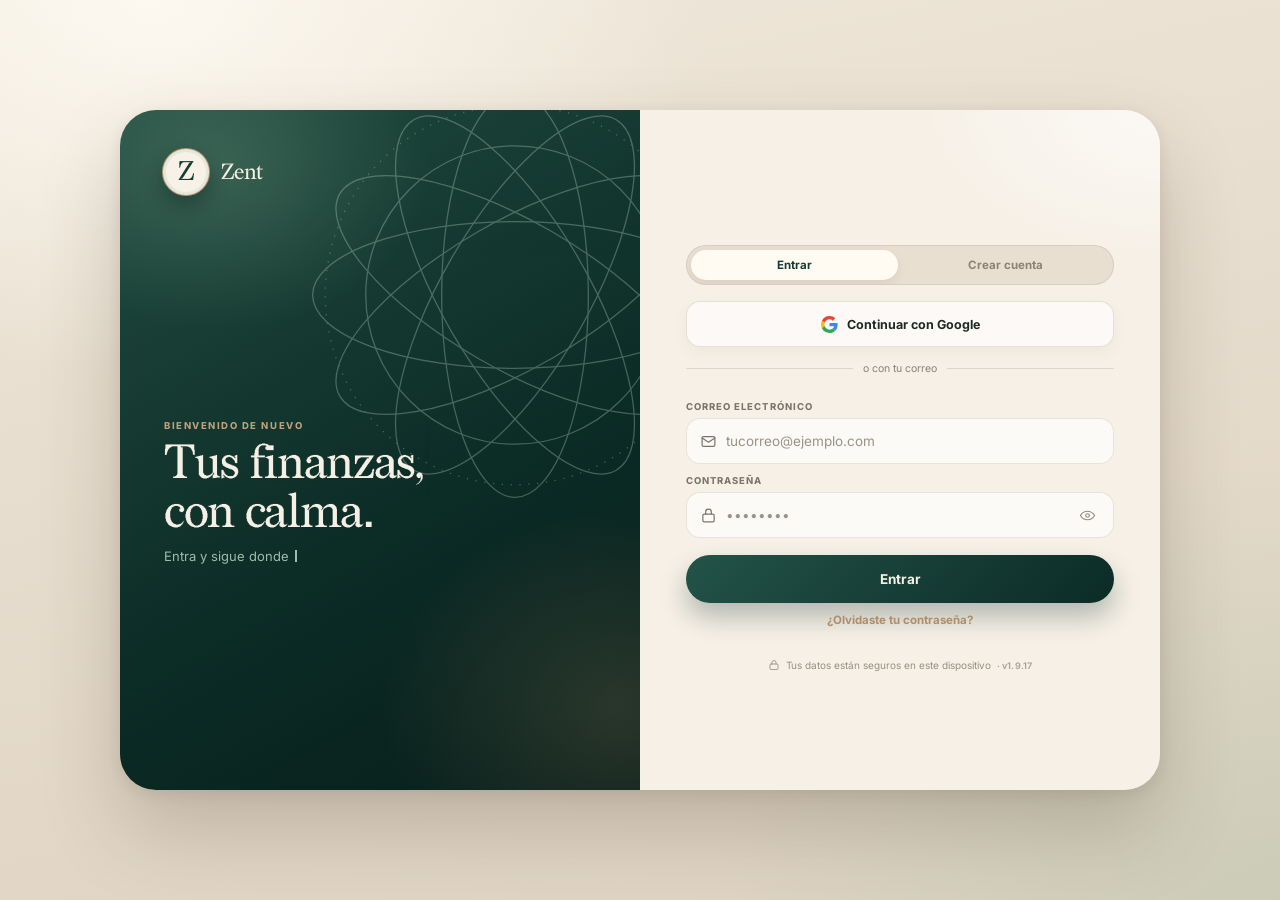
==== commit d489ecbe: "Login: baja la hoja aunque el teclado no llegue a abrirse (v1.9.17) - Si el campo sigue enfocado y t" ====
--- a/login.html
+++ b/login.html
@@ -842,7 +842,7 @@
     <p class="secure">
       <svg><use href="#g-lock"/></svg>
       Tus datos están seguros en este dispositivo
-      <span class="login-version" id="loginVersion">· v1.9.16</span>
+      <span class="login-version" id="loginVersion">· v1.9.17</span>
     </p>
   </section>
 </main>
@@ -1149,6 +1149,7 @@
   let baseViewportHeight = vv ? vv.height : Math.max(window.innerHeight, document.documentElement.clientHeight);
   let keyboardTimer = null;
   let keyboardCloseTimer = null;
+  let focusSettleTimer = null;
   let keyboardWasOpen = false;
   // La reserva extra de scroll solo tiene sentido en pantallas bajas;
   // se decide con la altura real del dispositivo, no con la que deja el
@@ -1229,6 +1230,7 @@
       document.activeElement.matches && document.activeElement.matches('input');
     if (open) {
       clearTimeout(keyboardCloseTimer);
+      clearTimeout(focusSettleTimer);
       keyboardCloseTimer = null;
       document.body.classList.remove('keyboard-closed');
     } else if (keyboardWasOpen) {
@@ -1284,8 +1286,18 @@
         preScrollFocusedInput(input);
         clearTimeout(keyboardTimer);
         keyboardTimer = setTimeout(scrollFocusedInput, 320);
+        // Si el campo sigue enfocado y el teclado no llegó a abrirse,
+        // bajamos la hoja para que el formulario no quede pegado arriba.
+        clearTimeout(focusSettleTimer);
+        focusSettleTimer = setTimeout(() => {
+          const active = document.activeElement;
+          if (!active || !active.matches || !active.matches('input')) return;
+          const keyboardOpen = vv && vv.height < baseViewportHeight - 80;
+          if (!keyboardOpen) document.body.classList.add('keyboard-closed');
+        }, 900);
       });
       input.addEventListener('blur', () => {
+        clearTimeout(focusSettleTimer);
         setTimeout(() => {
           const active = document.activeElement;
           if (active && active.matches && active.matches('input')) return;
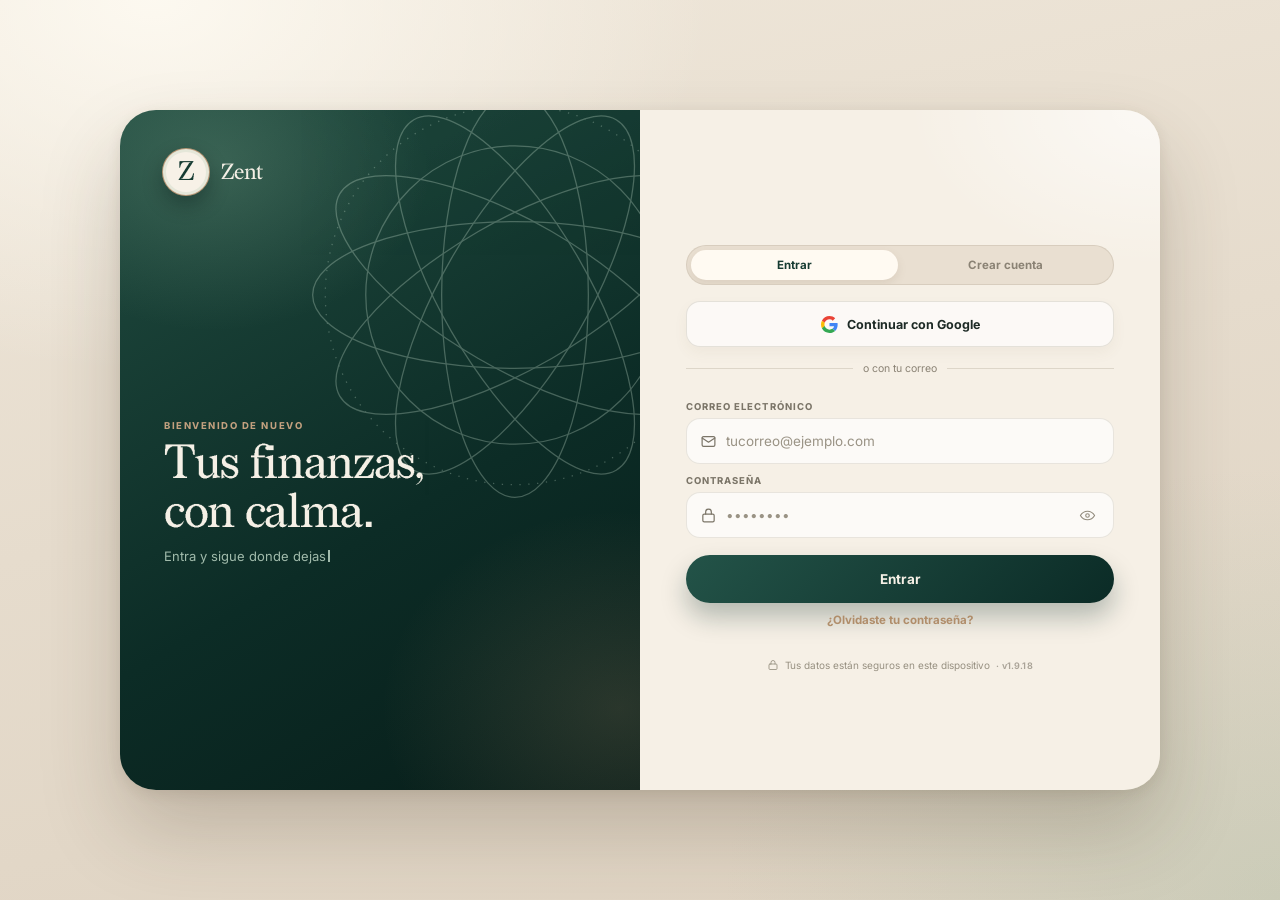
==== commit bc99effa: "Login: baja el formulario tambien con el teclado abierto (v1.9.18) - La hoja suma 48 px de espacio s" ====
--- a/login.html
+++ b/login.html
@@ -587,9 +587,12 @@
       transform: translateY(-8px);
       pointer-events: none;
     }
-    /* Al escribir, el botón de Google y el separador se ocultan y la
-       hoja sube: iOS no necesita centrar el campo al cambiar entre
-       correo y contraseña. */
+    /* Al escribir, el botón de Google y el separador se ocultan. La hoja
+       baja un poco también con el teclado abierto para que el formulario
+       no quede pegado al borde superior. */
+    body.typing .bosque-sheet {
+      padding-top: calc(20px + 48px);
+    }
     body.typing .google,
     body.typing .divider {
       display: none;
@@ -842,7 +845,7 @@
     <p class="secure">
       <svg><use href="#g-lock"/></svg>
       Tus datos están seguros en este dispositivo
-      <span class="login-version" id="loginVersion">· v1.9.17</span>
+      <span class="login-version" id="loginVersion">· v1.9.18</span>
     </p>
   </section>
 </main>
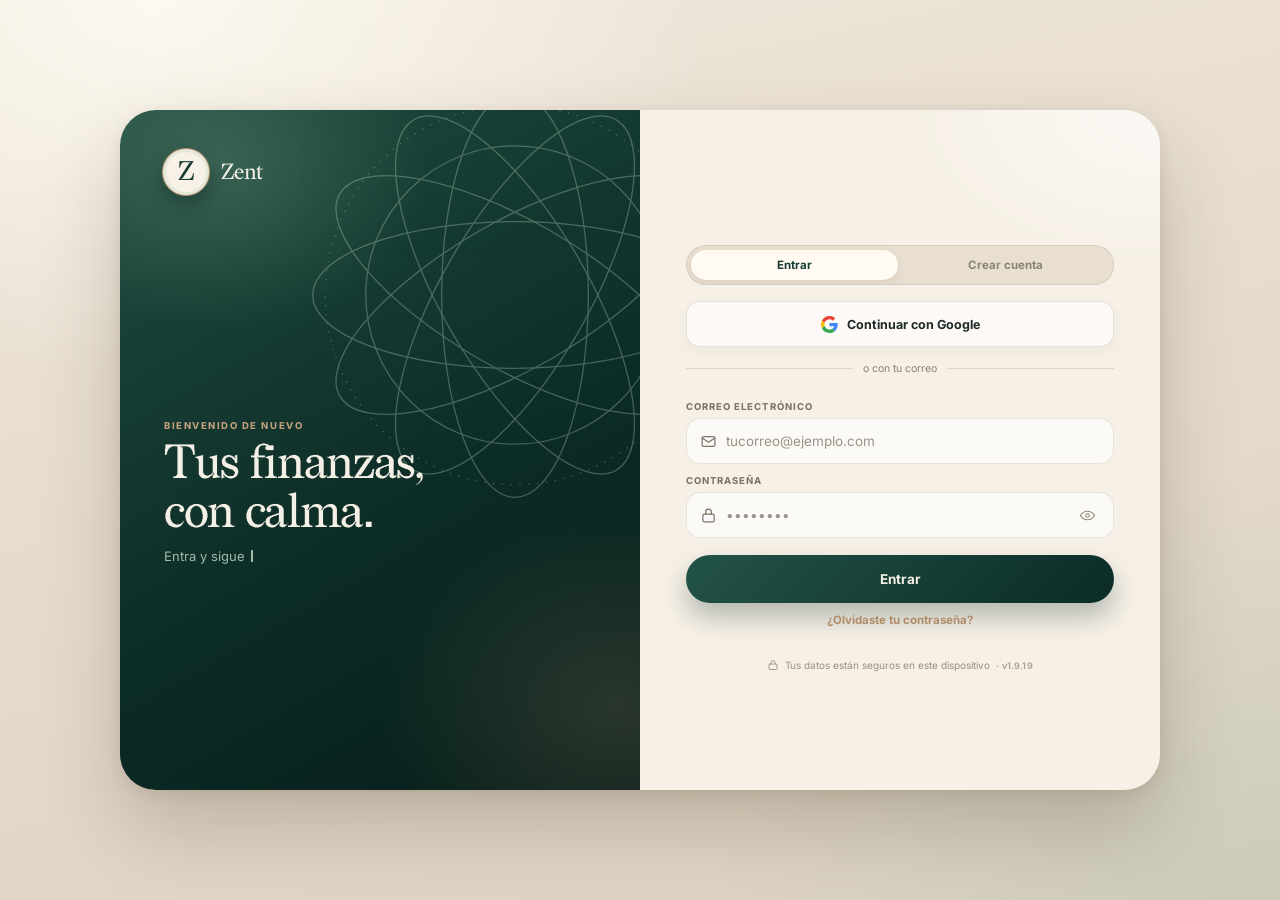
==== commit bb972465: "Login: oculta las pestanas en recuperacion y equilibra la bajada (v1.9.19) - Las pestanas Entrar / C" ====
--- a/login.html
+++ b/login.html
@@ -276,6 +276,17 @@
     outline: 2px solid var(--camel);
     outline-offset: -2px;
   }
+
+  /* La recuperación es un flujo aparte: no mostramos las pestañas
+     Entrar / Crear cuenta, pero conservamos el espacio para que el
+     contenido no salte. */
+  body.recovery-active .auth-tabs {
+    display: none;
+  }
+  #recoveryRequest,
+  #recoveryReset {
+    padding-top: 40px;
+  }
   .google {
     display: flex;
     align-items: center;
@@ -588,10 +599,10 @@
       pointer-events: none;
     }
     /* Al escribir, el botón de Google y el separador se ocultan. La hoja
-       baja un poco también con el teclado abierto para que el formulario
-       no quede pegado al borde superior. */
+       baja solo lo justo: más espacio hace que iOS centre la contraseña
+       y vuelva el rebote al cambiar de campo. */
     body.typing .bosque-sheet {
-      padding-top: calc(20px + 48px);
+      padding-top: calc(20px + 16px);
     }
     body.typing .google,
     body.typing .divider {
@@ -845,7 +856,7 @@
     <p class="secure">
       <svg><use href="#g-lock"/></svg>
       Tus datos están seguros en este dispositivo
-      <span class="login-version" id="loginVersion">· v1.9.18</span>
+      <span class="login-version" id="loginVersion">· v1.9.19</span>
     </p>
   </section>
 </main>
@@ -1049,6 +1060,7 @@
   function resetRecovery() {
     recoveryEmailValue = '';
     recoveryStep = '';
+    document.body.classList.remove('recovery-active');
     loginForm.style.display = 'block';
     recoveryRequest.style.display = 'none';
     recoveryReset.style.display = 'none';
@@ -1075,6 +1087,7 @@
   function showRecoveryRequest() {
     resetRecovery();
     recoveryStep = 'request';
+    document.body.classList.add('recovery-active');
     loginForm.style.display = 'none';
     recoveryRequest.style.display = 'block';
     const email = document.getElementById('loginEmail').value.trim();
@@ -1088,6 +1101,7 @@
   function showRecoveryReset(email) {
     recoveryEmailValue = email;
     recoveryStep = 'reset';
+    document.body.classList.add('recovery-active');
     loginForm.style.display = 'none';
     recoveryRequest.style.display = 'none';
     recoveryReset.style.display = 'block';
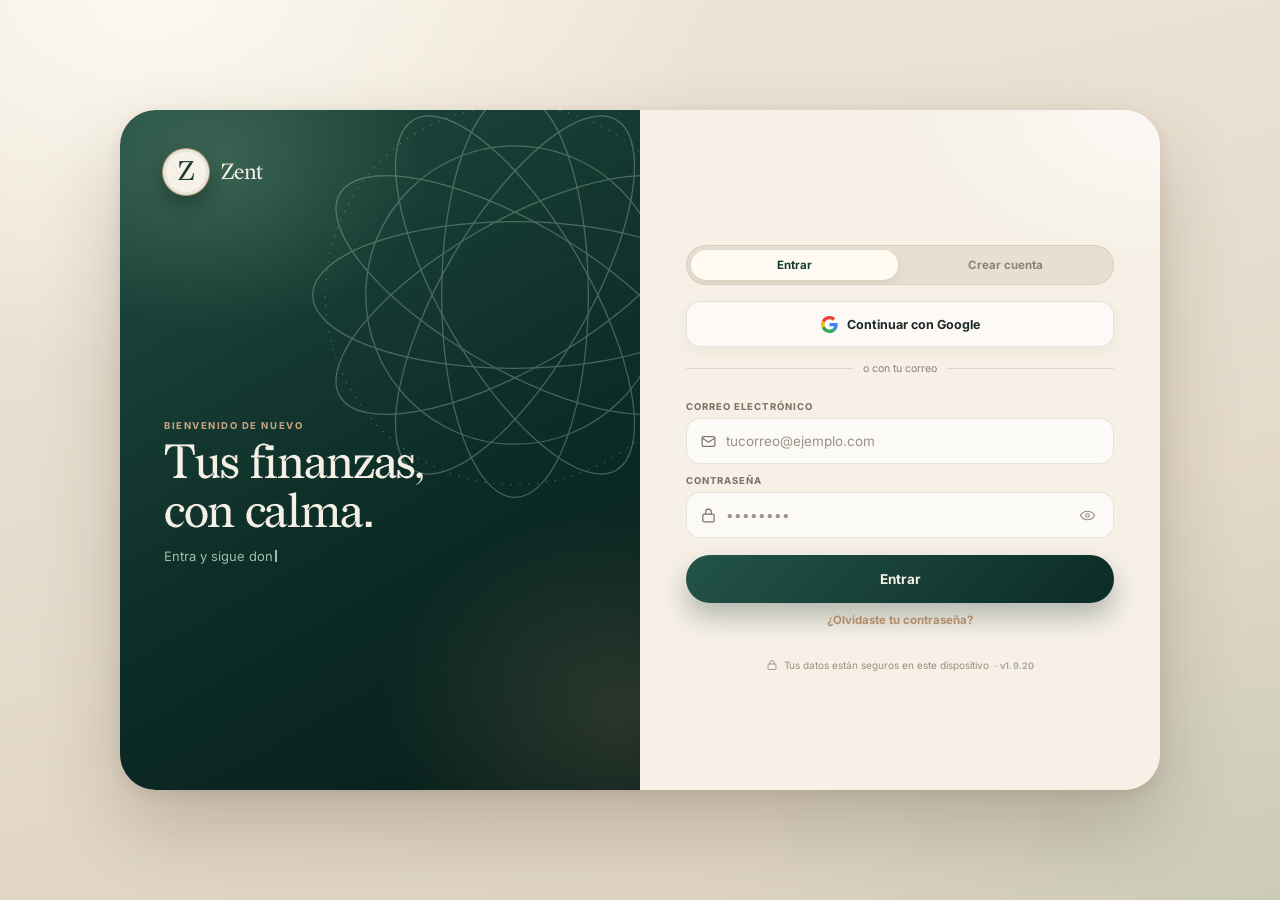
==== commit 47eaeee5: "Login: recuperacion estable al entrar y sin pestanas (v1.9.20) - La pantalla de recuperar contrasena" ====
--- a/login.html
+++ b/login.html
@@ -280,7 +280,9 @@
   /* La recuperación es un flujo aparte: no mostramos las pestañas
      Entrar / Crear cuenta, pero conservamos el espacio para que el
      contenido no salte. */
-  body.recovery-active .auth-tabs {
+  body.recovery-active .auth-tabs,
+  body.recovery-active .google,
+  body.recovery-active .divider {
     display: none;
   }
   #recoveryRequest,
@@ -856,7 +858,7 @@
     <p class="secure">
       <svg><use href="#g-lock"/></svg>
       Tus datos están seguros en este dispositivo
-      <span class="login-version" id="loginVersion">· v1.9.19</span>
+      <span class="login-version" id="loginVersion">· v1.9.20</span>
     </p>
   </section>
 </main>
@@ -1088,8 +1090,13 @@
     resetRecovery();
     recoveryStep = 'request';
     document.body.classList.add('recovery-active');
+    document.body.classList.remove('keyboard-closed');
     loginForm.style.display = 'none';
     recoveryRequest.style.display = 'block';
+    // Entramos ya en modo enfoque para que la pantalla no se mueva
+    // cuando el campo de correo reciba el foco automáticamente.
+    document.body.classList.add('typing');
+    compactHeaderNow();
     const email = document.getElementById('loginEmail').value.trim();
     if (email) recoveryEmail.value = email;
     typeCopy('recovery');
@@ -1102,9 +1109,12 @@
     recoveryEmailValue = email;
     recoveryStep = 'reset';
     document.body.classList.add('recovery-active');
+    document.body.classList.remove('keyboard-closed');
     loginForm.style.display = 'none';
     recoveryRequest.style.display = 'none';
     recoveryReset.style.display = 'block';
+    document.body.classList.add('typing');
+    compactHeaderNow();
     recoveryEmailLabel.textContent = email;
     recoveryCode.value = '';
     recoveryPassword.value = '';
@@ -1260,7 +1270,9 @@
         const active = document.activeElement;
         const stillFocused = active && active.matches && active.matches('input');
         if (stillFocused) {
-          document.body.classList.add('keyboard-closed');
+          if (!document.body.classList.contains('recovery-active')) {
+            document.body.classList.add('keyboard-closed');
+          }
           return;
         }
         document.body.classList.remove('typing');
@@ -1307,6 +1319,7 @@
         // bajamos la hoja para que el formulario no quede pegado arriba.
         clearTimeout(focusSettleTimer);
         focusSettleTimer = setTimeout(() => {
+          if (document.body.classList.contains('recovery-active')) return;
           const active = document.activeElement;
           if (!active || !active.matches || !active.matches('input')) return;
           const keyboardOpen = vv && vv.height < baseViewportHeight - 80;
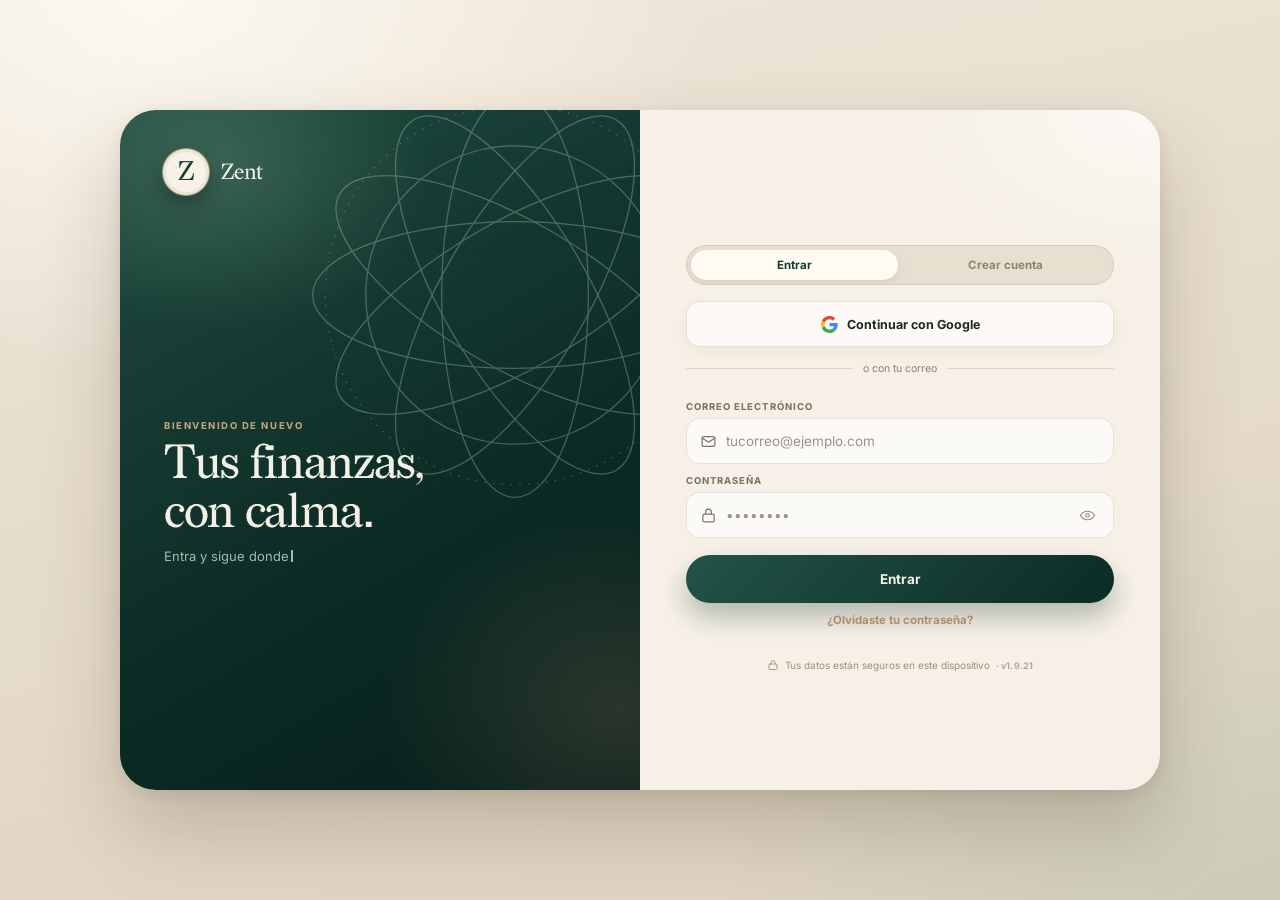
==== commit 4ff603ca: "Login: confirmacion por codigo sin pestanas y estable (v1.9.21) - La pantalla del codigo de confirma" ====
--- a/login.html
+++ b/login.html
@@ -277,16 +277,20 @@
     outline-offset: -2px;
   }
 
-  /* La recuperación es un flujo aparte: no mostramos las pestañas
-     Entrar / Crear cuenta, pero conservamos el espacio para que el
-     contenido no salte. */
+  /* La recuperación y la confirmación por código son flujos aparte:
+     no mostramos las pestañas Entrar / Crear cuenta. Conservamos el
+     espacio para que el contenido no salte. */
   body.recovery-active .auth-tabs,
   body.recovery-active .google,
-  body.recovery-active .divider {
+  body.recovery-active .divider,
+  body.verify-active .auth-tabs,
+  body.verify-active .google,
+  body.verify-active .divider {
     display: none;
   }
   #recoveryRequest,
-  #recoveryReset {
+  #recoveryReset,
+  #signupVerify {
     padding-top: 40px;
   }
   .google {
@@ -850,6 +854,7 @@
         <button class="primary" id="btnVerify" data-label="Confirmar cuenta" type="button" disabled>Confirmar cuenta</button>
         <button class="link" id="resendCode" type="button">Reenviar código</button>
         <button class="link" id="changeEmail" type="button">Usar otro correo</button>
+        <button class="link" id="verifyBackToLogin" type="button">Volver a entrar</button>
       </div>
     </div>
 
@@ -858,7 +863,7 @@
     <p class="secure">
       <svg><use href="#g-lock"/></svg>
       Tus datos están seguros en este dispositivo
-      <span class="login-version" id="loginVersion">· v1.9.20</span>
+      <span class="login-version" id="loginVersion">· v1.9.21</span>
     </p>
   </section>
 </main>
@@ -895,6 +900,7 @@
   const btnVerify = document.getElementById('btnVerify');
   const resendCode = document.getElementById('resendCode');
   const changeEmail = document.getElementById('changeEmail');
+  const verifyBackToLogin = document.getElementById('verifyBackToLogin');
   const loginForm = document.getElementById('loginForm');
   const forgotPassword = document.getElementById('forgotPassword');
   const recoveryRequest = document.getElementById('recoveryRequest');
@@ -1030,6 +1036,7 @@
   function resetSignupForm() {
     pendingEmail = '';
     verifying = false;
+    document.body.classList.remove('verify-active');
     signupForm.style.display = 'block';
     signupVerify.style.display = 'none';
     verifyCode.value = '';
@@ -1043,8 +1050,14 @@
     if (modeActual !== 'signup') setMode('signup');
     pendingEmail = email;
     verifying = true;
+    document.body.classList.add('verify-active');
+    document.body.classList.remove('keyboard-closed');
     signupForm.style.display = 'none';
     signupVerify.style.display = 'block';
+    // Entramos ya en modo enfoque, para que la pantalla no se mueva
+    // cuando el campo del código reciba el foco automáticamente.
+    document.body.classList.add('typing');
+    compactHeaderNow();
     verifyEmail.textContent = email;
     verifyCode.value = '';
     btnVerify.disabled = true;
@@ -1078,6 +1091,7 @@
   }
 
   function showLoginForm() {
+    resetSignupForm();
     resetRecovery();
     typeCopy('login');
     const email = document.getElementById('loginEmail');
@@ -1270,7 +1284,8 @@
         const active = document.activeElement;
         const stillFocused = active && active.matches && active.matches('input');
         if (stillFocused) {
-          if (!document.body.classList.contains('recovery-active')) {
+          if (!document.body.classList.contains('recovery-active') &&
+              !document.body.classList.contains('verify-active')) {
             document.body.classList.add('keyboard-closed');
           }
           return;
@@ -1319,7 +1334,8 @@
         // bajamos la hoja para que el formulario no quede pegado arriba.
         clearTimeout(focusSettleTimer);
         focusSettleTimer = setTimeout(() => {
-          if (document.body.classList.contains('recovery-active')) return;
+          if (document.body.classList.contains('recovery-active') ||
+              document.body.classList.contains('verify-active')) return;
           const active = document.activeElement;
           if (!active || !active.matches || !active.matches('input')) return;
           const keyboardOpen = vv && vv.height < baseViewportHeight - 80;
@@ -1760,6 +1776,8 @@
     }
   });
 
+  verifyBackToLogin.addEventListener('click', () => setMode('login'));
+
   btnLogin.addEventListener('click', handleLogin);
   btnSignup.addEventListener('click', handleSignup);
   btnVerify.addEventListener('click', handleVerify);
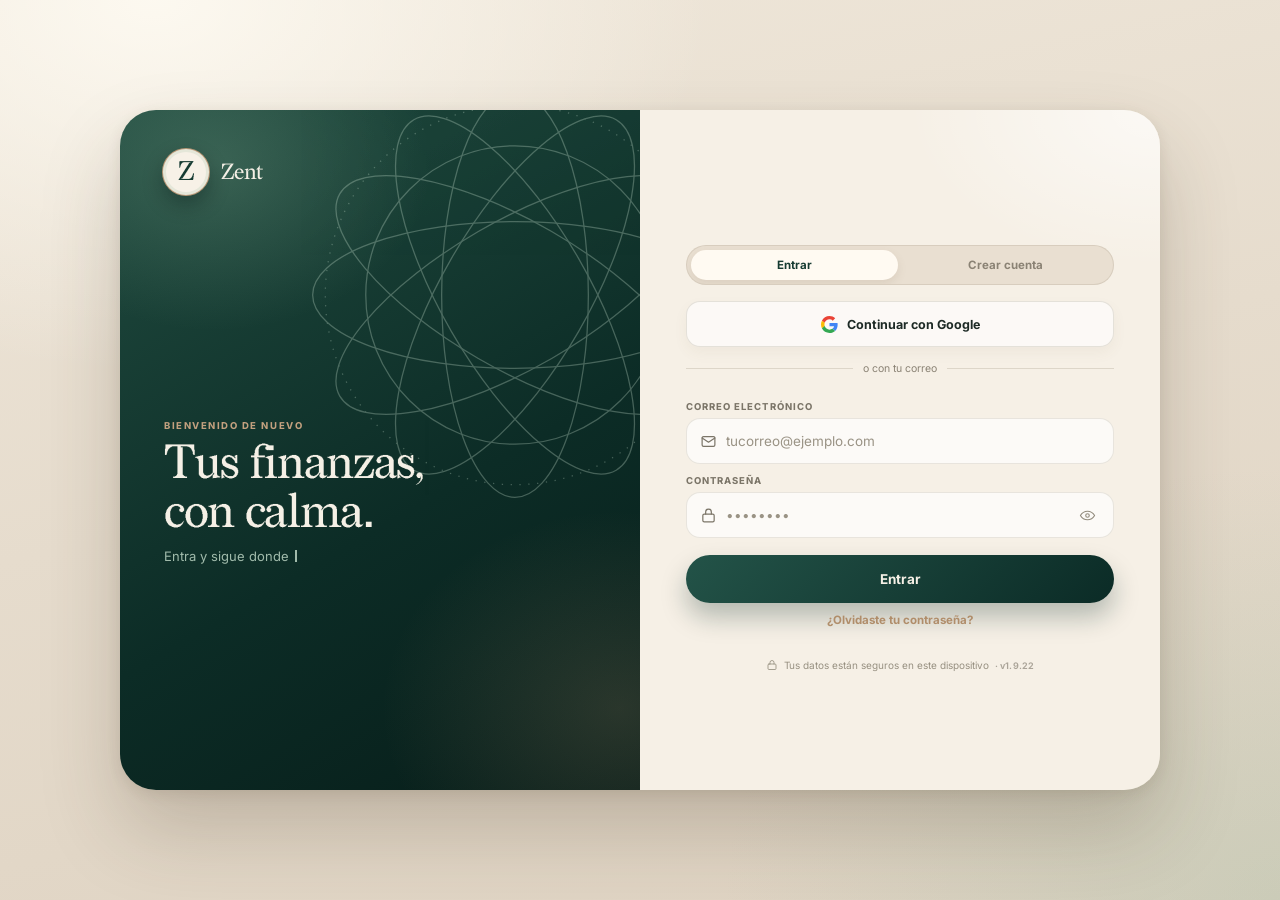
==== commit f9c6ee8a: "Login: codigo de confirmacion de 6 digitos (v1.9.22) - El campo muestra 6 digitos y acepta el codigo" ====
--- a/login.html
+++ b/login.html
@@ -792,7 +792,7 @@
           Escribe el código que enviamos a
           <strong id="recoveryEmailLabel"></strong>
         </p>
-        <input class="code-input" id="recoveryCode" type="text" inputmode="numeric" pattern="[0-9]*" maxlength="8" autocomplete="one-time-code" placeholder="00000000" aria-label="Código de recuperación">
+        <input class="code-input" id="recoveryCode" type="text" inputmode="numeric" pattern="[0-9]*" maxlength="8" autocomplete="one-time-code" placeholder="000000" aria-label="Código de recuperación">
         <div class="field">
           <label for="recoveryPassword">Nueva contraseña</label>
           <div class="input-shell">
@@ -850,7 +850,7 @@
           Escribe el código que enviamos a
           <strong id="verifyEmail"></strong>
         </p>
-        <input class="code-input" id="verifyCode" type="text" inputmode="numeric" pattern="[0-9]*" maxlength="8" autocomplete="one-time-code" placeholder="00000000" aria-label="Código de confirmación">
+        <input class="code-input" id="verifyCode" type="text" inputmode="numeric" pattern="[0-9]*" maxlength="8" autocomplete="one-time-code" placeholder="000000" aria-label="Código de confirmación">
         <button class="primary" id="btnVerify" data-label="Confirmar cuenta" type="button" disabled>Confirmar cuenta</button>
         <button class="link" id="resendCode" type="button">Reenviar código</button>
         <button class="link" id="changeEmail" type="button">Usar otro correo</button>
@@ -863,7 +863,7 @@
     <p class="secure">
       <svg><use href="#g-lock"/></svg>
       Tus datos están seguros en este dispositivo
-      <span class="login-version" id="loginVersion">· v1.9.21</span>
+      <span class="login-version" id="loginVersion">· v1.9.22</span>
     </p>
   </section>
 </main>
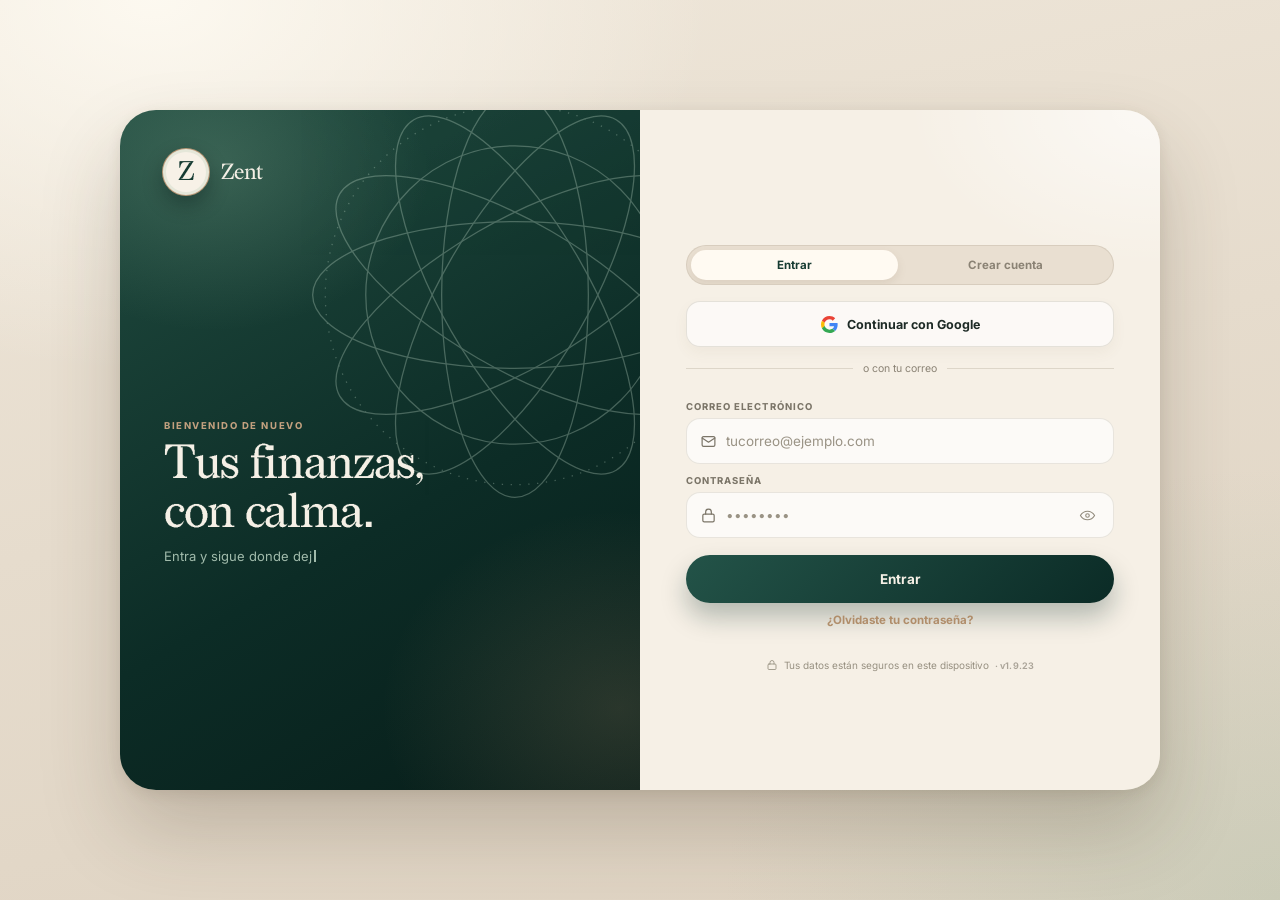
==== commit 90c1e1a3: "Recuperacion: primero el codigo y luego la nueva contrasena (v1.9.23) - Al enviar el codigo solo se " ====
--- a/login.html
+++ b/login.html
@@ -788,34 +788,45 @@
         <div class="verify-icon" aria-hidden="true">
           <svg><use href="#g-lock"/></svg>
         </div>
-        <p class="verify-copy">
-          Escribe el código que enviamos a
-          <strong id="recoveryEmailLabel"></strong>
-        </p>
-        <input class="code-input" id="recoveryCode" type="text" inputmode="numeric" pattern="[0-9]*" maxlength="8" autocomplete="one-time-code" placeholder="000000" aria-label="Código de recuperación">
-        <div class="field">
-          <label for="recoveryPassword">Nueva contraseña</label>
-          <div class="input-shell">
-            <svg><use href="#g-lock"/></svg>
-            <input id="recoveryPassword" type="password" placeholder="Mínimo 6 caracteres" autocomplete="new-password">
-            <button class="eye" type="button" data-eye="recoveryPassword" aria-label="Mostrar contraseña">
-              <svg><use href="#g-eye"/></svg>
-            </button>
+
+        <div id="recoveryCodeStep">
+          <p class="verify-copy">
+            Escribe el código que enviamos a
+            <strong id="recoveryEmailLabel"></strong>
+          </p>
+          <input class="code-input" id="recoveryCode" type="text" inputmode="numeric" pattern="[0-9]*" maxlength="8" autocomplete="one-time-code" placeholder="000000" aria-label="Código de recuperación">
+          <button class="primary" id="btnCheckRecoveryCode" data-label="Continuar" type="button" disabled>Continuar</button>
+          <button class="link" id="resendRecovery" type="button">Reenviar código</button>
+          <button class="link" id="backToLogin2" type="button">Volver a entrar</button>
+        </div>
+
+        <div id="recoveryPasswordStep" style="display:none">
+          <p class="verify-copy">
+            Elige una nueva contraseña para
+            <strong id="recoveryPasswordEmail"></strong>
+          </p>
+          <div class="field">
+            <label for="recoveryPassword">Nueva contraseña</label>
+            <div class="input-shell">
+              <svg><use href="#g-lock"/></svg>
+              <input id="recoveryPassword" type="password" placeholder="Mínimo 6 caracteres" autocomplete="new-password">
+              <button class="eye" type="button" data-eye="recoveryPassword" aria-label="Mostrar contraseña">
+                <svg><use href="#g-eye"/></svg>
+              </button>
+            </div>
           </div>
+          <div class="field">
+            <label for="recoveryConfirm">Repite la contraseña</label>
+            <div class="input-shell">
+              <svg><use href="#g-lock"/></svg>
+              <input id="recoveryConfirm" type="password" placeholder="Repite la contraseña" autocomplete="new-password">
+              <button class="eye" type="button" data-eye="recoveryConfirm" aria-label="Mostrar contraseña">
+                <svg><use href="#g-eye"/></svg>
+              </button>
+            </div>
+          </div>
+          <button class="primary" id="btnResetPassword" data-label="Cambiar contraseña" type="button" disabled>Cambiar contraseña</button>
         </div>
-        <div class="field">
-          <label for="recoveryConfirm">Repite la contraseña</label>
-          <div class="input-shell">
-            <svg><use href="#g-lock"/></svg>
-            <input id="recoveryConfirm" type="password" placeholder="Repite la contraseña" autocomplete="new-password">
-            <button class="eye" type="button" data-eye="recoveryConfirm" aria-label="Mostrar contraseña">
-              <svg><use href="#g-eye"/></svg>
-            </button>
-          </div>
-        </div>
-        <button class="primary" id="btnResetPassword" data-label="Cambiar contraseña" type="button" disabled>Cambiar contraseña</button>
-        <button class="link" id="resendRecovery" type="button">Reenviar código</button>
-        <button class="link" id="backToLogin2" type="button">Volver a entrar</button>
       </div>
     </div>
 
@@ -863,7 +874,7 @@
     <p class="secure">
       <svg><use href="#g-lock"/></svg>
       Tus datos están seguros en este dispositivo
-      <span class="login-version" id="loginVersion">· v1.9.22</span>
+      <span class="login-version" id="loginVersion">· v1.9.23</span>
     </p>
   </section>
 </main>
@@ -905,12 +916,16 @@
   const forgotPassword = document.getElementById('forgotPassword');
   const recoveryRequest = document.getElementById('recoveryRequest');
   const recoveryReset = document.getElementById('recoveryReset');
+  const recoveryCodeStep = document.getElementById('recoveryCodeStep');
+  const recoveryPasswordStep = document.getElementById('recoveryPasswordStep');
   const recoveryEmail = document.getElementById('recoveryEmail');
   const recoveryEmailLabel = document.getElementById('recoveryEmailLabel');
+  const recoveryPasswordEmail = document.getElementById('recoveryPasswordEmail');
   const recoveryCode = document.getElementById('recoveryCode');
   const recoveryPassword = document.getElementById('recoveryPassword');
   const recoveryConfirm = document.getElementById('recoveryConfirm');
   const btnSendRecovery = document.getElementById('btnSendRecovery');
+  const btnCheckRecoveryCode = document.getElementById('btnCheckRecoveryCode');
   const btnResetPassword = document.getElementById('btnResetPassword');
   const resendRecovery = document.getElementById('resendRecovery');
   const backToLogin = document.getElementById('backToLogin');
@@ -964,7 +979,7 @@
     reset: {
       eyebrow: 'Casi listo',
       title: 'Elige una nueva\ncontraseña.',
-      sub: 'Escribe el código y tu nueva contraseña.'
+      sub: 'Escribe tu nueva contraseña y repítela.'
     }
   };
 
@@ -1079,11 +1094,15 @@
     loginForm.style.display = 'block';
     recoveryRequest.style.display = 'none';
     recoveryReset.style.display = 'none';
+    recoveryCodeStep.style.display = 'block';
+    recoveryPasswordStep.style.display = 'none';
     recoveryCode.value = '';
     recoveryPassword.value = '';
     recoveryConfirm.value = '';
     btnSendRecovery.disabled = false;
     btnSendRecovery.textContent = btnSendRecovery.dataset.label;
+    btnCheckRecoveryCode.disabled = true;
+    btnCheckRecoveryCode.textContent = btnCheckRecoveryCode.dataset.label;
     btnResetPassword.disabled = true;
     btnResetPassword.textContent = btnResetPassword.dataset.label;
     showError('');
@@ -1121,16 +1140,36 @@
 
   function showRecoveryReset(email) {
     recoveryEmailValue = email;
-    recoveryStep = 'reset';
+    recoveryStep = 'code';
     document.body.classList.add('recovery-active');
     document.body.classList.remove('keyboard-closed');
     loginForm.style.display = 'none';
     recoveryRequest.style.display = 'none';
     recoveryReset.style.display = 'block';
+    recoveryCodeStep.style.display = 'block';
+    recoveryPasswordStep.style.display = 'none';
     document.body.classList.add('typing');
     compactHeaderNow();
     recoveryEmailLabel.textContent = email;
+    recoveryPasswordEmail.textContent = email;
     recoveryCode.value = '';
+    recoveryPassword.value = '';
+    recoveryConfirm.value = '';
+    btnCheckRecoveryCode.disabled = true;
+    btnCheckRecoveryCode.textContent = btnCheckRecoveryCode.dataset.label;
+    btnResetPassword.disabled = true;
+    btnResetPassword.textContent = btnResetPassword.dataset.label;
+    showError('');
+    typeCopy('verify');
+    setTimeout(() => {
+      try { recoveryCode.focus({ preventScroll: true }); } catch (error) { /* ignorar */ }
+    }, 180);
+  }
+
+  function showRecoveryPasswordStep() {
+    recoveryStep = 'password';
+    recoveryCodeStep.style.display = 'none';
+    recoveryPasswordStep.style.display = 'block';
     recoveryPassword.value = '';
     recoveryConfirm.value = '';
     btnResetPassword.disabled = true;
@@ -1138,13 +1177,16 @@
     showError('');
     typeCopy('reset');
     setTimeout(() => {
-      try { recoveryCode.focus({ preventScroll: true }); } catch (error) { /* ignorar */ }
-    }, 180);
+      try { recoveryPassword.focus({ preventScroll: true }); } catch (error) { /* ignorar */ }
+    }, 160);
+  }
+
+  function updateCheckRecoveryButton() {
+    btnCheckRecoveryCode.disabled = recoveryCode.value.replace(/\D/g, '').length < 6;
   }
 
   function updateResetButton() {
-    const token = recoveryCode.value.replace(/\D/g, '');
-    btnResetPassword.disabled = token.length < 6 || recoveryPassword.value.length < 6 || recoveryConfirm.value.length < 6;
+    btnResetPassword.disabled = recoveryPassword.value.length < 6 || recoveryConfirm.value.length < 6;
   }
 
   function setMode(mode) {
@@ -1447,6 +1489,7 @@
     if (msg.includes('user already registered')) return 'Ya existe una cuenta con ese correo. Inicia sesión.';
     if (msg.includes('password should be at least')) return 'La contraseña debe tener al menos 6 caracteres.';
     if (msg.includes('new password should be different') || msg.includes('same as the old')) return 'La nueva contraseña debe ser diferente a la anterior.';
+    if (msg.includes('auth session missing') || msg.includes('session missing')) return 'La sesión expiró. Vuelve a pedir el código.';
     if (msg.includes('user not found')) return 'No encontramos una cuenta con ese correo.';
     if (msg.includes('email link is invalid')) return 'El código no es válido o ya expiró. Pide uno nuevo.';
     if (msg.includes('unable to validate email') || msg.includes('invalid email')) return 'El correo no es válido.';
@@ -1631,16 +1674,47 @@
     }
   }
 
-  async function handleResetPassword() {
+  async function handleCheckRecoveryCode() {
     const token = recoveryCode.value.replace(/\D/g, '').slice(0, 8);
-    const password = recoveryPassword.value;
-    const confirm = recoveryConfirm.value;
-
     if (token.length < 6) {
       showError('Escribe el código completo que te llegó al correo.');
       recoveryCode.focus();
       return;
     }
+    if (!recoveryEmailValue) {
+      showError('Vuelve a solicitar el código.');
+      return;
+    }
+
+    const sb = client();
+    if (!sb) return;
+
+    showError('');
+    setLoading(btnCheckRecoveryCode, true);
+    try {
+      const { error } = await sb.auth.verifyOtp({
+        email: recoveryEmailValue,
+        token,
+        type: 'recovery'
+      });
+      if (error) { showError(translateError(error)); return; }
+      showRecoveryPasswordStep();
+    } catch (err) {
+      showError(translateError(err));
+    } finally {
+      setLoading(btnCheckRecoveryCode, false);
+      updateCheckRecoveryButton();
+    }
+  }
+
+  async function handleResetPassword() {
+    const password = recoveryPassword.value;
+    const confirm = recoveryConfirm.value;
+
+    if (!recoveryEmailValue) {
+      showError('Vuelve a solicitar el código.');
+      return;
+    }
     if (password.length < 6) {
       showError('La contraseña debe tener al menos 6 caracteres.');
       recoveryPassword.focus();
@@ -1651,10 +1725,6 @@
       recoveryConfirm.focus();
       return;
     }
-    if (!recoveryEmailValue) {
-      showError('Vuelve a solicitar el código.');
-      return;
-    }
 
     const sb = client();
     if (!sb) return;
@@ -1662,15 +1732,8 @@
     showError('');
     setLoading(btnResetPassword, true);
     try {
-      const { error: verifyError } = await sb.auth.verifyOtp({
-        email: recoveryEmailValue,
-        token,
-        type: 'recovery'
-      });
-      if (verifyError) { showError(translateError(verifyError)); return; }
-
-      const { error: updateError } = await sb.auth.updateUser({ password });
-      if (updateError) { showError(translateError(updateError)); return; }
+      const { error } = await sb.auth.updateUser({ password });
+      if (error) { showError(translateError(error)); return; }
 
       showToast('Contraseña actualizada. Entrando…');
       setTimeout(() => { location.href = 'index.html'; }, 700);
@@ -1698,7 +1761,7 @@
       if (error) { showError(translateError(error)); return; }
       showToast('Código reenviado. Revisa tu correo.');
       recoveryCode.value = '';
-      updateResetButton();
+      updateCheckRecoveryButton();
       recoveryCode.focus();
     } catch (err) {
       showError(translateError(err));
@@ -1711,11 +1774,11 @@
   recoveryCode.addEventListener('input', () => {
     const digits = recoveryCode.value.replace(/\D/g, '').slice(0, 8);
     if (recoveryCode.value !== digits) recoveryCode.value = digits;
-    updateResetButton();
+    updateCheckRecoveryButton();
   });
   recoveryCode.addEventListener('keydown', (e) => {
     if (e.key === 'Enter') {
-      recoveryPassword.focus();
+      handleCheckRecoveryCode();
     }
   });
   recoveryPassword.addEventListener('input', updateResetButton);
@@ -1783,6 +1846,7 @@
   btnVerify.addEventListener('click', handleVerify);
   forgotPassword.addEventListener('click', showRecoveryRequest);
   btnSendRecovery.addEventListener('click', handleSendRecovery);
+  btnCheckRecoveryCode.addEventListener('click', handleCheckRecoveryCode);
   btnResetPassword.addEventListener('click', handleResetPassword);
   resendRecovery.addEventListener('click', handleResendRecovery);
   backToLogin.addEventListener('click', showLoginForm);
